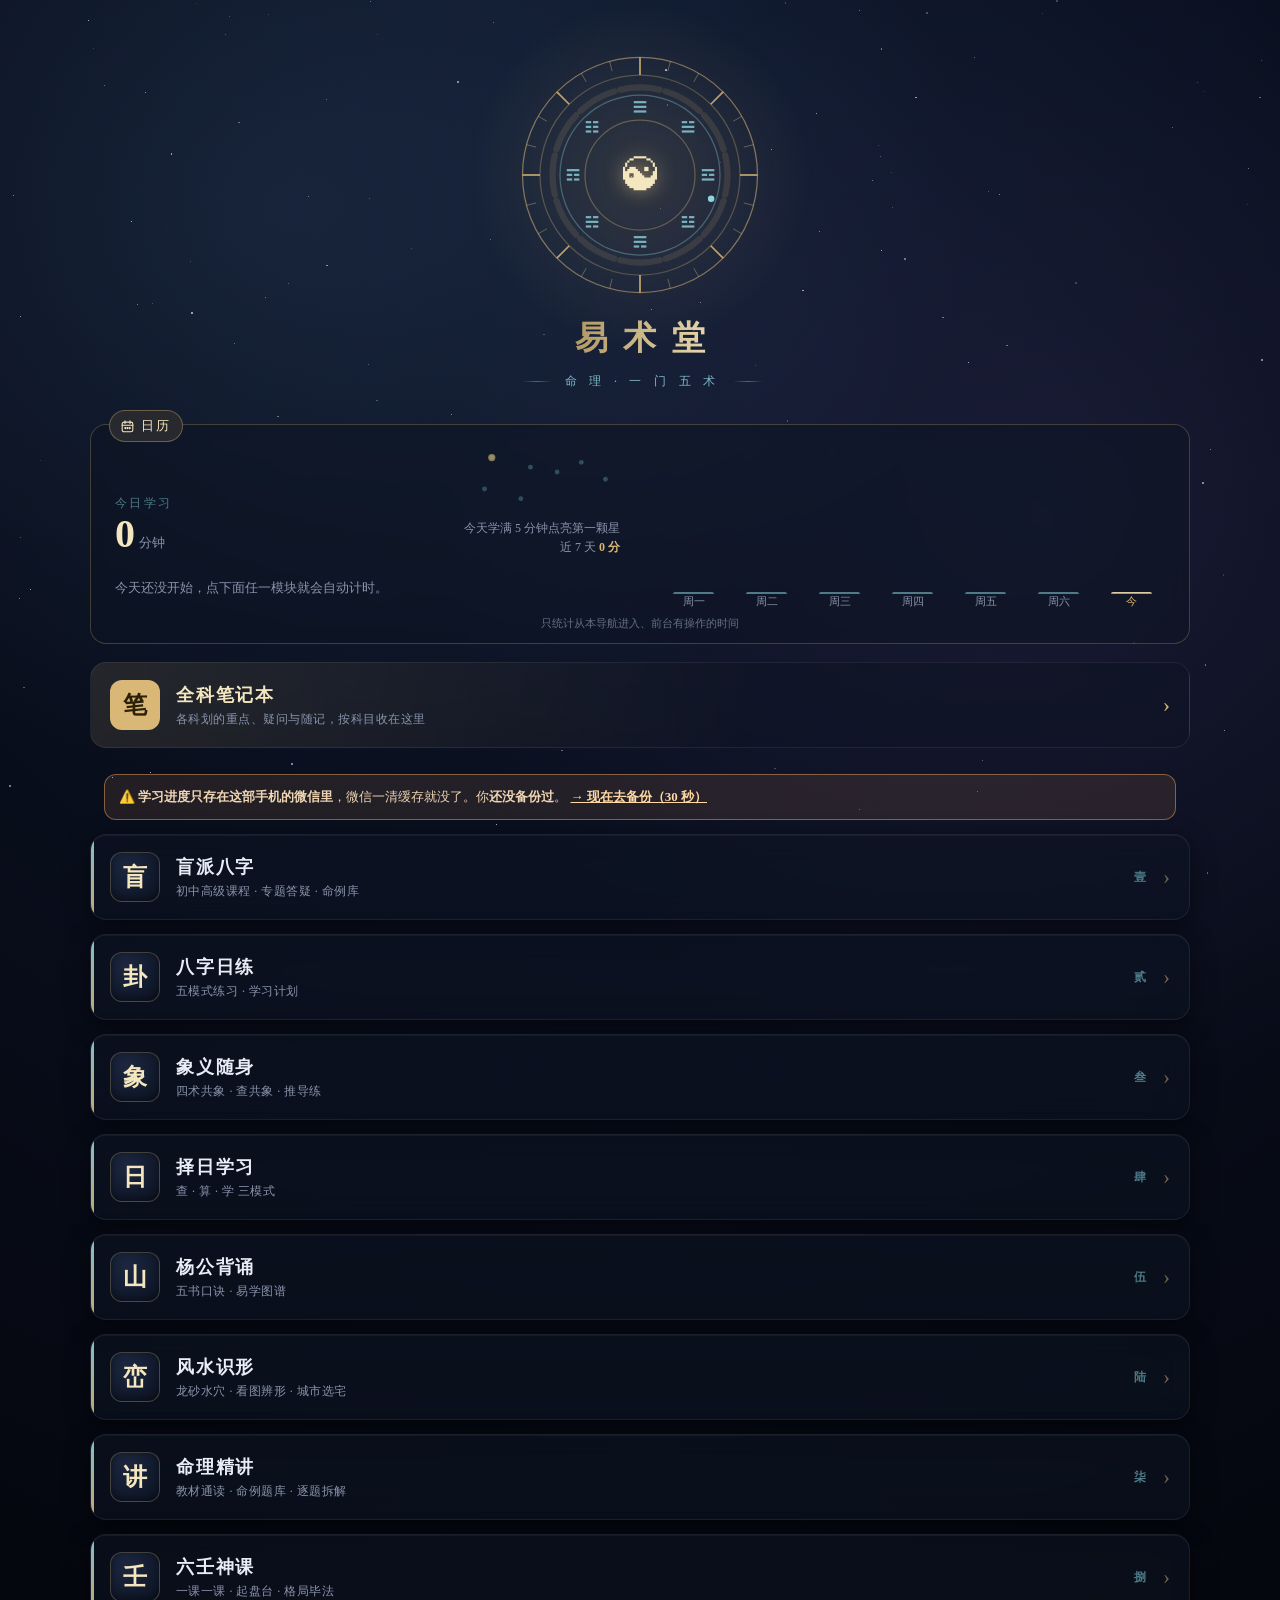
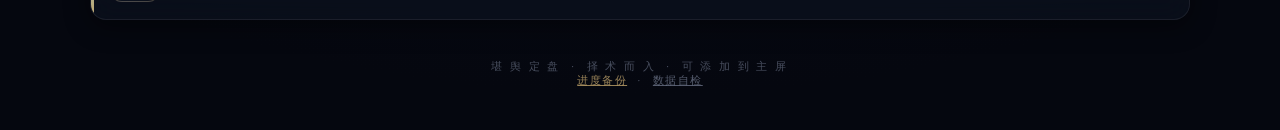
==== index.html @ 1d0c879d "日历按钮移到统计卡框线左上角 Co-Authored-By: Claude Sonnet 5.5 <noreply@anthropic.com>" ====
<!DOCTYPE html>
<html lang="zh-CN">
<head>
<meta charset="UTF-8">
<meta name="viewport" content="width=device-width, initial-scale=1.0, viewport-fit=cover">
<meta name="theme-color" content="#05070f">
<title>易术堂 · 六术学习导航</title>
<link rel="manifest" href="manifest.json">
<link rel="icon" href="icon192.png">
<!-- iOS 加桌图标与全屏 -->
<link rel="apple-touch-icon" href="icon180.png">
<meta name="apple-mobile-web-app-capable" content="yes">
<meta name="apple-mobile-web-app-status-bar-style" content="black-translucent">
<meta name="apple-mobile-web-app-title" content="易术堂">
<!-- 微信/社交分享卡片 -->
<meta property="og:type" content="website">
<meta property="og:title" content="易术堂 · 六术学习导航">
<meta property="og:description" content="八字日练 · 象义随身 · 六壬神课 · 择日学习 · 杨公背诵 · 风水识形，一个入口全部打开。">
<meta property="og:image" content="https://nevergiveup0618.github.io/all-project/og.png">
<meta property="og:url" content="https://nevergiveup0618.github.io/all-project/">
<meta name="description" content="八字日练 · 象义随身 · 六壬神课 · 择日学习 · 杨公背诵 · 风水识形，一个入口全部打开。">
<meta name="twitter:card" content="summary_large_image">
<meta name="twitter:title" content="易术堂 · 六术学习导航">
<meta name="twitter:image" content="https://nevergiveup0618.github.io/all-project/og.png">
<style>
  :root{
    --bg0:#05070f; --bg1:#0a1020;
    --gold:#d9b877; --gold-hi:#f4e6be; --gold-lo:#9a7d43;
    --cyan:#8fd3e0; --cyan-dim:#4d7b88;
    --ink:#e9edf8; --ink-dim:#8a94ac;
    --line:rgba(217,184,119,.26);
    --panel:rgba(14,20,36,.55);
  }
  *{box-sizing:border-box;-webkit-tap-highlight-color:transparent;}
  html,body{margin:0;padding:0;}
  body{
    min-height:100vh; position:relative; overflow-x:hidden;
    background:
      radial-gradient(90% 55% at 22% 12%, rgba(80,120,160,.16), transparent 60%),
      radial-gradient(80% 55% at 82% 30%, rgba(110,86,160,.14), transparent 60%),
      radial-gradient(120% 90% at 50% 8%, #101a30 0%, #0a1020 42%, var(--bg0) 100%);
    color:var(--ink);
    font-family:"Noto Serif SC","Songti SC","PingFang SC",serif;
    display:flex; flex-direction:column; align-items:center;
    padding:calc(env(safe-area-inset-top) + 44px) 22px calc(env(safe-area-inset-bottom) + 42px);
  }
  /* 星空层 */
  #stars,#stars2{position:fixed; inset:0; z-index:0; pointer-events:none;}
  .star{position:absolute; border-radius:50%; background:#dfe8ff;}
  @keyframes tw{0%,100%{opacity:.25}50%{opacity:1}}
  .wrap{position:relative; z-index:2; width:100%; display:flex; flex-direction:column; align-items:center;}

  /* 罗盘主视觉 */
  .hero{position:relative; width:210px; height:210px; margin:6px 0 6px; opacity:0; animation:fade 1s .1s ease forwards;}
  .compass{position:absolute; inset:0; color:var(--gold);}
  .compass.spin{animation:spin 120s linear infinite;}
  .compass.spin-r{animation:spin 90s linear infinite reverse;}
  @keyframes spin{to{transform:rotate(360deg);}}
  .core{
    position:absolute; inset:0; display:grid; place-items:center; flex-direction:column;
  }
  .core .tj{font-size:34px; color:var(--gold-hi); text-shadow:0 0 18px rgba(217,184,119,.6); line-height:1;}
  .glow{position:absolute; inset:-30% ; border-radius:50%;
    background:radial-gradient(circle, rgba(217,184,119,.14), transparent 62%); z-index:-1;}

  /* 标题 */
  .head{text-align:center; margin:10px 0 34px; opacity:0; animation:fade 1s .35s ease forwards;}
  h1{
    font-size:33px; letter-spacing:.46em; font-weight:700; margin:0 0 12px; padding-left:.46em;
    background:linear-gradient(100deg,var(--gold-lo),var(--gold-hi) 42%,#fff8e6 50%,var(--gold-hi) 58%,var(--gold-lo));
    background-size:220% 100%;
    -webkit-background-clip:text; background-clip:text; -webkit-text-fill-color:transparent;
    animation:sheen 7s ease-in-out infinite;
  }
  @keyframes sheen{0%,100%{background-position:0 0}50%{background-position:100% 0}}
  .sub{display:flex; align-items:center; justify-content:center; gap:13px;
    font-size:12px; letter-spacing:.4em; color:var(--cyan); opacity:.85; margin:0; padding-left:.4em;}
  .sub::before,.sub::after{content:""; width:30px; height:1px; background:linear-gradient(90deg,transparent,var(--cyan-dim),transparent);}

  /* 卡片 */
  .grid{width:100%; max-width:452px; display:flex; flex-direction:column; gap:14px;}
  .card{
    display:flex; align-items:center; gap:16px; padding:17px 19px;
    background:var(--panel);
    -webkit-backdrop-filter:blur(14px); backdrop-filter:blur(14px);
    border:1px solid rgba(255,255,255,.07); border-radius:16px;
    color:var(--ink); text-decoration:none; position:relative; overflow:hidden;
    box-shadow:0 6px 26px rgba(0,0,0,.45), inset 0 1px 0 rgba(255,255,255,.05);
    opacity:0; transform:translateY(16px); animation:rise .7s ease forwards;
    transition:transform .2s ease, border-color .25s, box-shadow .25s;
  }
  .card::before{content:""; position:absolute; left:0; top:0; bottom:0; width:3px;
    background:linear-gradient(var(--cyan),var(--gold)); opacity:.9;}
  .card:nth-child(1){animation-delay:.5s}.card:nth-child(2){animation-delay:.58s}
  .card:nth-child(3){animation-delay:.66s}.card:nth-child(4){animation-delay:.74s}
  .card:nth-child(5){animation-delay:.82s}.card:nth-child(6){animation-delay:.9s}
  .card:nth-child(7){animation-delay:.98s}
  .card:active{transform:scale(.985);}
  .card:hover{border-color:rgba(217,184,119,.5);
    box-shadow:0 12px 38px rgba(0,0,0,.55), 0 0 0 1px rgba(217,184,119,.14);
    transform:translateY(-2px);}
  .ic{
    flex:0 0 50px; height:50px; border-radius:12px; display:grid; place-items:center;
    font-size:24px; font-weight:600; color:var(--gold-hi);
    background:radial-gradient(circle at 32% 26%, #1c2740, #0c1322);
    border:1px solid var(--line);
    box-shadow:inset 0 -3px 8px rgba(0,0,0,.4);
  }
  .txt{flex:1; min-width:0;}
  .t-main{font-size:18px; font-weight:600; letter-spacing:.1em;}
  .t-sub{font-size:12px; color:var(--ink-dim); margin-top:4px; letter-spacing:.04em;}
  .no{font:600 12px/1 "PingFang SC",sans-serif; color:var(--cyan-dim); letter-spacing:.1em; flex:0 0 auto;}
  .arrow{color:var(--gold); font-size:21px; opacity:.5; flex:0 0 auto; transition:transform .2s,opacity .2s;}
  .card:hover .arrow{opacity:1; transform:translateX(3px);}

  /* 学习看板徽标 */
  .badge{
    display:none; margin-top:6px; font:500 11.5px/1.5 "PingFang SC",sans-serif;
    color:#8fd3e0; letter-spacing:.03em;
  }
  .badge.on{display:block;}
  .badge b{color:var(--gold-hi); font-weight:600;}
  /* 继续上次 */
  .cont{
    display:none; align-items:center; gap:8px; margin:-16px 0 26px;
    padding:9px 16px 9px 13px; border-radius:22px; text-decoration:none;
    background:rgba(217,184,119,.1); border:1px solid rgba(217,184,119,.32);
    color:var(--gold-hi); font-size:13px; letter-spacing:.06em;
    opacity:0; animation:fade .8s .45s ease forwards;
  }
  .cont.on{display:inline-flex;}
  .cont:active{background:rgba(217,184,119,.2);}
  .cont .k{font-size:11px; color:var(--ink-dim); letter-spacing:.1em;}
  .foot{margin-top:40px; font-size:10.5px; letter-spacing:.24em; color:rgba(138,148,172,.5); text-align:center;
    opacity:0; animation:fade 1s 1s ease forwards;}
  @keyframes fade{to{opacity:1;}}
  @keyframes rise{to{opacity:1; transform:none;}}
  @media (prefers-reduced-motion:reduce){*{animation:none!important;} .hero,.head,.card,.foot{opacity:1;transform:none;}}
  @media (min-width:600px){ .grid{max-width:540px;} .hero{width:240px;height:240px;} }
  /* ⭐ 宽屏拉开（2026-08-11 修正）：布局不变（仍是单列卡片），
     只放开容器宽度让卡片横向拉长。
     ⚠️ 初版改成了 2/3 列网格，用户反馈「整体布局都变了」，已撤销。 */
  @media (min-width:860px){
    .grid{max-width:1100px;}
    .hero{width:250px; height:250px;}
  }
  @media (min-width:1400px){
    .grid{max-width:1500px;}
  }

  /* 今日学习时长 */
  .nbk{display:flex;align-items:center;gap:14px;margin:0 auto 16px;width:100%;max-width:452px;padding:17px 19px;gap:16px;border:1px solid rgba(255,255,255,.07);border-radius:16px;background:linear-gradient(100deg,rgba(217,184,119,.13),rgba(14,20,36,.55) 60%);text-decoration:none;color:var(--ink);-webkit-backdrop-filter:blur(8px);backdrop-filter:blur(8px)}
  .nbk:active{transform:scale(.985)}
  .nbk .ic2{flex:0 0 50px;height:50px;border-radius:12px;display:grid;place-items:center;background:var(--gold);color:#2a2108;font-size:24px;font-weight:600}
  @media (min-width:600px){.nbk{max-width:540px}}
  @media (min-width:860px){.nbk{max-width:1100px}}
  @media (min-width:1400px){.nbk{max-width:1500px}}
  .nbk .t1{font-size:18px;font-weight:600;letter-spacing:.1em;color:var(--gold-hi)}.nbk .t2{font-size:12px;color:var(--ink-dim);margin-top:4px;letter-spacing:.04em}
  .nbk .t2 b{color:var(--gold);font-weight:600}.nbk .ar{margin-left:auto;color:var(--gold);font-size:22px}
  .tm{margin:0 auto 18px;width:100%;max-width:540px;padding:14px 16px 10px;border:1px solid var(--line);border-radius:16px;background:var(--panel);backdrop-filter:blur(8px);-webkit-backdrop-filter:blur(8px)}
  .tm-top{display:flex;justify-content:space-between;align-items:flex-end;gap:12px}
  .tm-k{display:block;font-size:12px;letter-spacing:.2em;color:var(--cyan-dim)}
  .tm-big b{font-size:40px;line-height:1.1;font-weight:700;color:var(--gold-hi);font-family:"Noto Serif SC",Songti SC,serif;margin-right:4px}
  .tm-u{font-size:13px;color:var(--ink-dim)}
  .tm-side{display:flex;flex-direction:column;align-items:flex-end;gap:2px;font-size:12px;color:var(--ink-dim)}
  .tm-side b{color:var(--gold)}
  .tm-bars{margin:10px 0 4px}
  .tm-row{display:flex;align-items:center;gap:8px;margin:5px 0;font-size:12.5px;color:var(--ink)}
  .tm-row .nm{flex:0 0 4.6em;color:var(--ink-dim)}
  .tm-row .bar{flex:1;height:7px;border-radius:4px;background:rgba(255,255,255,.07);overflow:hidden}
  .tm-row .bar i{display:block;height:100%;border-radius:4px;background:linear-gradient(90deg,var(--gold-lo),var(--gold-hi))}
  .tm-row .mn{flex:0 0 3.4em;text-align:right;color:var(--gold)}
  .tm-empty{margin:8px 0;font-size:12.5px;color:var(--ink-dim)}
  .tm-week{display:grid;grid-template-columns:repeat(7,1fr);gap:6px;align-items:end;margin-top:10px;padding-top:10px;border-top:1px dashed var(--line)}
  .tm-day{text-align:center;font-size:11px;color:var(--ink-dim)}
  .tm-day .col{height:44px;display:flex;align-items:flex-end;justify-content:center}
  .tm-day .col i{display:block;width:60%;min-height:2px;border-radius:3px 3px 0 0;background:var(--cyan-dim)}
  .tm-day.today .col i{background:linear-gradient(180deg,var(--gold-hi),var(--gold-lo))}
  .tm-day .v{display:block;height:14px;line-height:14px;color:var(--ink)}
  .tm-day.today{color:var(--gold)}
  .tm-note{margin-top:8px;font-size:10.5px;color:var(--ink-dim);opacity:.7;text-align:center}
  .tm-peak{margin:6px 0 0;font-size:12px;color:var(--cyan)}
  .tm-peak b{color:var(--gold-hi);font-weight:600}
  #tm-dipper{display:block;overflow:visible}
  #tm-dipper .st{transition:opacity .3s}
  #tm-dipper .pulse{animation:dp 1.8s ease-in-out infinite;transform-box:fill-box;transform-origin:center}
  @keyframes dp{0%,100%{opacity:.9;transform:scale(1)}50%{opacity:.3;transform:scale(2.2)}}
  #ring-time path{transition:opacity .4s}
  #ring-time .now{animation:dp 2s ease-in-out infinite;transform-box:fill-box;transform-origin:center}


  /* 学习日历 */
  .tm{position:relative}
  .cal-btn{position:absolute;top:-15px;left:18px;display:inline-flex;align-items:center;gap:6px;padding:6px 12px 6px 10px;border-radius:16px;border:1px solid rgba(217,184,119,.38);background:linear-gradient(rgba(217,184,119,.14),rgba(217,184,119,.14)),#0b1222;color:var(--gold-hi);font:500 12.5px/1 inherit;font-family:inherit;letter-spacing:.12em;cursor:pointer;z-index:2}
  .cal-btn:active{background:rgba(217,184,119,.22)}
  .cal-btn svg{width:15px;height:15px}
  .cal-mask{position:fixed;inset:0;z-index:50;background:rgba(3,6,14,.72);-webkit-backdrop-filter:blur(6px);backdrop-filter:blur(6px);display:none;align-items:center;justify-content:center;padding:16px}
  .cal-mask.on{display:flex}
  .cal{width:100%;max-width:440px;max-height:92vh;overflow:auto;border-radius:20px;border:1px solid rgba(217,184,119,.3);background:linear-gradient(160deg,#121b30,#0a1020);box-shadow:0 20px 60px rgba(0,0,0,.6);padding:16px 16px 14px;color:var(--ink)}
  .cal-h{display:flex;align-items:center;justify-content:space-between;gap:8px;margin-bottom:10px}
  .cal-h .ttl{font-size:19px;letter-spacing:.14em;color:var(--gold-hi);font-weight:600}
  .cal-nav{width:34px;height:34px;border-radius:50%;border:1px solid var(--line);background:rgba(255,255,255,.04);color:var(--gold);font-size:18px;cursor:pointer;display:grid;place-items:center;padding:0}
  .cal-nav:disabled{opacity:.25;cursor:default}
  .cal-x{margin-left:auto;background:none;border:0;color:var(--ink-dim);font-size:13px;cursor:pointer;letter-spacing:.1em}
  .cal-sum{display:grid;grid-template-columns:repeat(4,1fr);gap:8px;margin:4px 0 12px}
  .cal-sum div{text-align:center;padding:8px 2px;border-radius:12px;background:rgba(255,255,255,.04);border:1px solid rgba(255,255,255,.06)}
  .cal-sum b{display:block;font-size:17px;color:var(--gold-hi);font-weight:700;line-height:1.2}
  .cal-sum span{font-size:11px;color:var(--ink-dim);letter-spacing:.06em}
  .cal-w,.cal-g{display:grid;grid-template-columns:repeat(7,1fr);gap:5px}
  .cal-w span{text-align:center;font-size:11.5px;color:var(--cyan-dim);padding:2px 0 4px}
  .cal-d{position:relative;aspect-ratio:1/1.08;border-radius:10px;border:1px solid rgba(255,255,255,.05);background:rgba(255,255,255,.025);display:flex;flex-direction:column;align-items:center;justify-content:center;gap:1px;cursor:pointer;color:var(--ink-dim);font-size:11px;padding:0;font-family:inherit}
  .cal-d i{font-style:normal;font-size:12px;color:var(--ink-dim);line-height:1}
  .cal-d em{font-style:normal;font-size:11.5px;font-weight:600;color:var(--gold-hi);line-height:1.1;min-height:13px}
  .cal-d.e{visibility:hidden}
  .cal-d.l1{background:rgba(217,184,119,.14);border-color:rgba(217,184,119,.2)}
  .cal-d.l2{background:rgba(217,184,119,.30);border-color:rgba(217,184,119,.35)}
  .cal-d.l3{background:rgba(217,184,119,.50);border-color:rgba(217,184,119,.55)}.cal-d.l3 i,.cal-d.l3 em{color:#1d1606}
  .cal-d.l4{background:linear-gradient(160deg,var(--gold-hi),var(--gold));border-color:var(--gold-hi)}.cal-d.l4 i,.cal-d.l4 em{color:#1d1606}
  .cal-d.today{box-shadow:0 0 0 1.5px var(--cyan)}
  .cal-d.sel{outline:2px solid var(--gold-hi);outline-offset:1px}
  .cal-d.fut{opacity:.35;cursor:default}
  .cal-lg{display:flex;align-items:center;justify-content:center;gap:5px;margin:10px 0 2px;font-size:11px;color:var(--ink-dim)}
  .cal-lg u{display:inline-block;width:14px;height:14px;border-radius:4px;text-decoration:none}
  .cal-det{margin-top:10px;padding:10px 12px;border-radius:12px;background:rgba(255,255,255,.04);border:1px dashed var(--line);font-size:13px;min-height:44px}
  .cal-det .dt{color:var(--gold-hi);font-weight:600;margin-bottom:6px;letter-spacing:.06em}
  .cal-det .tm-row{margin:4px 0}
  .cal-note{font-size:10.5px;color:var(--ink-dim);opacity:.7;text-align:center;margin-top:8px}

  /* 今日学习卡：跟卡片列同宽；宽屏分两栏（左：时长/分条，右：近 7 天柱图），布局不变只是不再留大片空白 */
  @media (min-width:860px){
    .tm{max-width:1100px;display:grid;grid-template-columns:minmax(0,1fr) minmax(0,1fr);grid-template-areas:"top week" "peak week" "bars week" "note note";column-gap:40px;padding:18px 24px 12px}
    .tm-top{grid-area:top}.tm-peak{grid-area:peak}.tm-bars{grid-area:bars}.tm-week{grid-area:week;margin-top:0;padding-top:0;border-top:0;align-self:stretch;grid-template-columns:repeat(7,1fr)}
    .tm-day .col{height:110px}
    .tm-note{grid-area:note}
    #tm-dipper{width:150px;height:75px}
  }
  @media (min-width:1400px){ .tm{max-width:1500px} }
</style>
</head>
<body>
  <div id="stars"></div>
  <div id="stars2"></div>

  <div class="wrap">
    <div class="hero">
      <div class="glow"></div>
      <svg class="compass spin" id="ring-out" viewBox="0 0 200 200" fill="none"></svg>
      <svg class="compass spin-r" id="ring-in" viewBox="0 0 200 200" fill="none"></svg>
      <svg class="compass" id="ring-time" viewBox="0 0 200 200" fill="none" aria-label="今日各时辰学习时长"></svg>
      <div class="core"><div class="tj">&#9775;</div></div>
    </div>

    <div class="head">
      <h1>易术堂</h1>
      <p class="sub">命 理 · 一 门 五 术</p>
    </div>

    <a class="cont" id="cont" href="#"><span class="k">继续</span><span id="cont-name"></span> &#8250;</a>

    <section class="tm" id="tm" aria-label="今日学习时长">
      <button class="cal-btn" id="cal-open" type="button" aria-label="打开学习日历"><svg viewBox="0 0 24 24" fill="none" stroke="currentColor" stroke-width="1.7" stroke-linecap="round" stroke-linejoin="round"><rect x="3.5" y="5" width="17" height="15.5" rx="3"/><path d="M3.5 10h17M8 3v4M16 3v4"/><circle cx="8.5" cy="14.5" r=".9" fill="currentColor"/><circle cx="12" cy="14.5" r=".9" fill="currentColor"/><circle cx="15.5" cy="14.5" r=".9" fill="currentColor"/></svg>日历</button>
      <div class="tm-top">
        <div class="tm-big"><span class="tm-k">今日学习</span><b id="tm-today">0</b><span class="tm-u" id="tm-unit">分钟</span></div>
        <div class="tm-side"><svg id="tm-dipper" viewBox="0 0 124 62" width="124" height="62" aria-label="北斗连星"></svg><span id="tm-streak"></span><span id="tm-week-total"></span></div>
      </div>
      <div class="tm-peak" id="tm-peak"></div>
      <div class="tm-bars" id="tm-bars"></div>
      <div class="tm-week" id="tm-week"></div>
      <div class="tm-note">只统计从本导航进入、前台有操作的时间</div>
    </section>

    <a class="nbk" href="notebook.html" id="nbk"><div class="ic2">笔</div><div><div class="t1">全科笔记本</div><div class="t2" id="nbk-sub">各科划的重点、疑问与随记，按科目收在这里</div></div><span class="ar">&#8250;</span></a>

    <main class="grid" id="grid">
<div id="ygBar" style="display:none;margin:10px 14px 0;padding:11px 14px;border:1px solid rgba(217,150,90,.55);background:rgba(217,150,90,.12);border-radius:12px;color:#f0d6b4;font-size:13px;line-height:1.7"></div>

      <a class="card" data-app="mangpai" href="view.html?app=mangpai">
        <div class="ic">盲</div>
        <div class="txt"><div class="t-main">盲派八字</div><div class="t-sub">初中高级课程 · 专题答疑 · 命例库</div>
          <div class="badge"></div></div>
        <span class="no">壹</span><span class="arrow">&#8250;</span>
      </a>
      <a class="card" data-app="bazi" href="view.html?app=bazi">
        <div class="ic">卦</div>
        <div class="txt"><div class="t-main">八字日练</div><div class="t-sub">五模式练习 · 学习计划</div>
          <div class="badge"></div></div>
        <span class="no">贰</span><span class="arrow">&#8250;</span>
      </a>
      <a class="card" data-app="xiangfa" href="view.html?app=xiangfa">
        <div class="ic">象</div>
        <div class="txt"><div class="t-main">象义随身</div><div class="t-sub">四术共象 · 查共象 · 推导练</div>
          <div class="badge"></div></div>
        <span class="no">叁</span><span class="arrow">&#8250;</span>
      </a>
      <a class="card" data-app="zeri" href="view.html?app=zeri">
        <div class="ic">日</div>
        <div class="txt"><div class="t-main">择日学习</div><div class="t-sub">查 · 算 · 学 三模式</div>
          <div class="badge"></div></div>
        <span class="no">肆</span><span class="arrow">&#8250;</span>
      </a>
      <a class="card" data-app="yangong" href="view.html?app=yangong">
        <div class="ic">山</div>
        <div class="txt"><div class="t-main">杨公背诵</div><div class="t-sub">五书口诀 · 易学图谱</div>
          <div class="badge"></div></div>
        <span class="no">伍</span><span class="arrow">&#8250;</span>
      </a>
      <a class="card" data-app="fengshui" href="view.html?app=fengshui">
        <div class="ic">峦</div>
        <div class="txt"><div class="t-main">风水识形</div><div class="t-sub">龙砂水穴 · 看图辨形 · 城市选宅</div>
          <div class="badge"></div></div>
        <span class="no">陆</span><span class="arrow">&#8250;</span>
      </a>
      <a class="card" data-app="jingjiang" href="view.html?app=jingjiang">
        <div class="ic">讲</div>
        <div class="txt"><div class="t-main">命理精讲</div><div class="t-sub">教材通读 · 命例题库 · 逐题拆解</div>
          <div class="badge"></div></div>
        <span class="no">柒</span><span class="arrow">&#8250;</span>
      </a>
      <a class="card" data-app="lrcourse" href="view.html?app=lrcourse">
        <div class="ic">壬</div>
        <div class="txt"><div class="t-main">六壬神课</div><div class="t-sub">一课一课 · 起盘台 · 格局毕法</div>
          <div class="badge"></div></div>
        <span class="no">捌</span><span class="arrow">&#8250;</span>
      </a>
    </main>

    <div class="foot">堪 舆 定 盘 &nbsp;·&nbsp; 择 术 而 入 &nbsp;·&nbsp; 可 添 加 到 主 屏<br>
      <a href="backup.html" style="color:rgba(217,184,119,.7);letter-spacing:.14em">进度备份</a>
      &nbsp;·&nbsp;
      <a href="check.html" style="color:rgba(138,148,172,.6);letter-spacing:.14em">数据自检</a>
    </div>
  </div>

<script>
// —— 星空 ——
(function(){
  function field(el,n,maxr,tw){
    var h="";
    for(var i=0;i<n;i++){
      var s=(Math.random()*maxr+0.4).toFixed(2);
      var x=(Math.random()*100).toFixed(2), y=(Math.random()*100).toFixed(2);
      var o=(Math.random()*0.6+0.2).toFixed(2);
      var t=tw?(" animation:tw "+(Math.random()*4+2.5).toFixed(1)+"s ease-in-out "+(Math.random()*4).toFixed(1)+"s infinite;"):"";
      h+='<span class="star" style="width:'+s+'px;height:'+s+'px;left:'+x+'%;top:'+y+'%;opacity:'+o+';'+t+'"></span>';
    }
    el.innerHTML=h;
  }
  field(document.getElementById('stars'),90,1.6,true);
  field(document.getElementById('stars2'),50,1.0,false);
})();

// —— 罗盘 ——
(function(){
  var NS="http://www.w3.org/2000/svg", C=100;
  function pt(cx,cy,r,deg){var a=(deg-90)*Math.PI/180;return[cx+r*Math.cos(a),cy+r*Math.sin(a)];}
  // 外环:24山刻度 + 双圈
  var out='';
  out+='<circle cx="100" cy="100" r="94" stroke="currentColor" stroke-opacity=".55" stroke-width="1"/>';
  out+='<circle cx="100" cy="100" r="80" stroke="currentColor" stroke-opacity=".3" stroke-width="1"/>';
  for(var i=0;i<24;i++){
    var deg=i*15, major=(i%3===0);
    var r1=94, r2=major?80:86;
    var a=(deg-90)*Math.PI/180;
    out+='<line x1="'+(100+r1*Math.cos(a)).toFixed(1)+'" y1="'+(100+r1*Math.sin(a)).toFixed(1)+'" x2="'+(100+r2*Math.cos(a)).toFixed(1)+'" y2="'+(100+r2*Math.sin(a)).toFixed(1)+'" stroke="currentColor" stroke-opacity="'+(major?'.85':'.4')+'" stroke-width="'+(major?1.4:0.8)+'"/>';
  }
  document.getElementById('ring-out').innerHTML=out;
  // 内环:八卦 + 圈
  var trig=['☰','☱','☲','☳','☴','☵','☶','☷'];
  var inn='';
  inn+='<circle cx="100" cy="100" r="64" stroke="#8fd3e0" stroke-opacity=".35" stroke-width="1"/>';
  inn+='<circle cx="100" cy="100" r="44" stroke="currentColor" stroke-opacity=".35" stroke-width="1"/>';
  for(var k=0;k<8;k++){
    var d=k*45, a2=(d-90)*Math.PI/180, rr=54;
    var x=(100+rr*Math.cos(a2)), y=(100+rr*Math.sin(a2));
    inn+='<text x="'+x.toFixed(1)+'" y="'+y.toFixed(1)+'" fill="#8fd3e0" fill-opacity=".8" font-size="11" text-anchor="middle" dominant-baseline="central">'+trig[k]+'</text>';
  }
  document.getElementById('ring-in').innerHTML=inn;
})();

// —— 学习看板 + 继续上次 + 按使用频率排序 ——
// 同域共享 localStorage,直接读各App的真实存储键
(function(){
  var NAMES={bazi:'八字日练',xiangfa:'象义随身',zeri:'择日学习',yangong:'杨公背诵',fengshui:'风水识形',jingjiang:'命理精讲',lrcourse:'六壬神课',mangpai:'盲派八字'};
  function J(k,d){try{var v=localStorage.getItem(k);return v?JSON.parse(v):d;}catch(e){return d;}}
  function today(){var d=new Date();return d.getFullYear()+'-'+String(d.getMonth()+1).padStart(2,'0')+'-'+String(d.getDate()).padStart(2,'0');}

  var STAT={
    // bazi_cat_stats: {类目:{a:答题数, e:错数}}  ——与 updateCatStats() 一致
    bazi:function(){
      var s=J('bazi_cat_stats',{}),a=0,e=0;
      for(var k in s){ var v=s[k]||{}; a+=+v.a||0; e+=+v.e||0; }
      var d=J('bazi',{}),tc=+d.totalCorrect||0,ds=+d.dayStreak||0;   // 与App首页同源：连续打卡=dayStreak，累计对题=totalCorrect
      return (a||tc) ? '连续打卡 <b>'+ds+'</b> 天 · 累计对题 <b>'+tc+'</b>'+(a?' · 综合正确率 <b>'+Math.round((a-e)/a*100)+'%</b>':'') : null;
    },
    // ⚠️ 六壬神课(liuren-game) 2026-10-22 退役并入六壬课程，卡片与看板已撤（旧 lr_* 数据仍在，备份页照常认）
    // zeri_wrong_v1: 错题Set; zeri_streak_v1: {last,days}
    // 注意:择日的日期格式不补零(2026-7-13);days是存量,断签不会清零 → 需自行判定是否仍连续
    zeri:function(){
      var w=J('zeri_wrong_v1',[]),st=J('zeri_streak_v1',{}),p=[];
      if(Array.isArray(w)&&w.length) p.push('错题 <b>'+w.length+'</b>');
      function ds(t){ return t.getFullYear()+'-'+(t.getMonth()+1)+'-'+t.getDate(); }
      var td=ds(new Date()), yd=ds(new Date(Date.now()-864e5));
      if(st && +st.days>0 && (st.last===td || st.last===yd)) p.push('连续 <b>'+st.days+'</b> 天');
      return p.length ? p.join(' · ') : null;
    },
    // yangpu: {书:{date, seen, known}} ——与App一致:今日已背=seen,记住=known(日期为ISO)
    yangong:function(){
      var s=J('yangpu',{}),t=today(),seen=0,known=0;
      for(var k in s){ var v=s[k]||{}; if(v && v.date===t){ seen+=+v.seen||0; known+=+v.known||0; } }
      return seen ? '今日已背 <b>'+seen+'</b> · 记住 <b>'+known+'</b>' : null;
    },
    // 命理精讲(bazi-course):bazi_course_read {文档id:阅读百分比} / bazi_course_seen {题号:时间戳}
    // ⚠️ read 里教材(c1..c16)与笔记(n1..n14)混在一起,数"章"只能取 c 开头的;≥90 才算读完
    // ⚠️ 该App刻意不做SRS/自评,没有正确率可显示——别再去读 srs / tag_stats,那两个键已废弃
    // ⚠️ 分母别再写死:那套内容一直在加(用户新问一题就多一篇笔记/多一道命例)。
    //    该App启动时会把真实总量写进 bazi_course_counts,这里读它;
    //    没打开过该App时(读不到)退回当前已知的数,只是显示,不影响功能。
    jingjiang:function(){
      var r=J('bazi_course_read',{}),ch=0,nt=0;
      for(var k in r){
        if((+r[k]||0)<90) continue;
        if(k.charAt(0)==='c') ch++; else if(k.charAt(0)==='n') nt++;
      }
      var seen=Object.keys(J('bazi_course_seen',{})).length;
      var c=J('bazi_course_counts',{});
      var nCh=+c.course||16, nNt=+c.notes||15, nQz=+c.quiz||334;   // 仅在没打开过该App时用；真实值由App写入 bazi_course_counts
      var p=[];
      if(ch) p.push('读完 <b>'+ch+'</b>/'+nCh+' 章');
      if(nt) p.push('笔记 <b>'+nt+'</b>/'+nNt+' 篇');
      if(seen) p.push('命例 <b>'+seen+'</b>/'+nQz+' 题');
      return p.length ? p.join(' · ') : null;
    },
    // 六壬课程(liuren-course):liuren_course_read {课id:阅读百分比} ≥90 算读完
    // ⚠️ 分母读 liuren_course_counts.lesson(已写成的课数)——这套教材 25 课在陆续写,
    //    写死 3 过两周就不对了;没打开过该App时才退回当前已知的数,只是显示,不影响功能。
    lrcourse:function(){
      var r=J('liuren_course_read',{}),done=0;
      for(var k in r){ if((+r[k]||0)>=90) done++; }
      var c=J('liuren_course_counts',{});
      var n=+c.lesson||3, all=+c.planned||25;
      var p=[];
      if(done) p.push('读完 <b>'+done+'</b>/'+n+' 课');
      return p.length ? p.join(' · ') : null;
    },
    // 风水识形(fengshui):guanshan_read {条目key:1} 已读; guanshan_srs {知识点id:{reviews}} 复习记录
    // ⚠️ 这一条 2026-08-24 才补——此前 STAT 里根本没有 fengshui,风水卡的进度从来就没显示过,
    //    不是数据丢了。NAMES 里有它、STAT 里没有,加卡片时漏掉的。
    fengshui:function(){
      var rd=J('guanshan_read',{}),srs=J('guanshan_srs',{}),p=[];
      var n=0; for(var k in rd){ if(rd[k]) n++; }
      var m=Object.keys(srs).length;
      if(n) p.push('读完 <b>'+n+'</b> 篇');
      if(m) p.push('知识点 <b>'+m+'</b> 条');
      return p.length ? p.join(' · ') : null;
    },
    // 盲派八字(mangpai-course):mp_course_read {id:百分比} / mp_course_seen；分母读 mp_course_counts
    mangpai:function(){
      var r=J('mp_course_read',{}),ch=0,nt=0;
      for(var k in r){ if((+r[k]||0)<90) continue; if(k.charAt(0)==='c') ch++; else if(k.charAt(0)==='n') nt++; }
      var seen=Object.keys(J('mp_course_seen',{})).length, c=J('mp_course_counts',{}), p=[];
      if(ch) p.push('读完 <b>'+ch+'</b>/'+(+c.course||68)+' 讲');
      if(nt) p.push('专题 <b>'+nt+'</b>/'+(+c.notes||17)+' 篇');
      if(seen) p.push('命例 <b>'+seen+'</b>/'+(+c.quiz||791)+' 题');
      return p.length ? p.join(' · ') : null;
    },
    // 象义:键名动态(前缀 bazi_xiangyi_mobile_v2__),只能确认有无记录
    xiangfa:function(){
      var pre='bazi_xiangyi_mobile_v2__',c=0;
      try{ for(var i=0;i<localStorage.length;i++){ if((localStorage.key(i)||'').indexOf(pre)===0) c++; } }
      catch(e){ return null; }
      return c ? '已有学习记录' : null;
    }
  };

  var cards=[].slice.call(document.querySelectorAll('.card'));
  cards.forEach(function(c){
    var appKey=c.getAttribute('data-app'),f=STAT[appKey]; if(!f) return;
    // ⚠️ 2026-08-24 修：原来是「缓存优先」——App 用 postMessage 汇报的文本一旦存进
    //    yst_stat_*，看板就再也不实时算了。而有的 App 在数据还没读出来时会汇报
    //    「尚未开始练习」，那句话就被永久钉住，之后练多少都显示它，看着就像进度没了。
    //    正确的优先级：**先实时算**（同域直接读得到，永远准确），
    //    算不出来（App 换了存储键、或数据存在别处）才退回缓存。
    var t=null,cached=J('yst_stat_'+appKey,null);
    try{ t=f(); }catch(e){ t=null; }
    if(!t && cached && cached.text && !/^(尚未|暂无|还没)/.test(cached.text)) t=cached.text;
    if(t){ var b=c.querySelector('.badge'); b.innerHTML=t; b.className='badge on'; }
  });

  // ⭐ 卡片顺序固定，按 html 里的壹贰叁…原样排，不再动。
  //    2026-08-23 按用户要求去掉"按使用频率重排"：
  //    ① 位置本身就是记忆——常用的那个在第几行第几个，手指是记得住的，重排等于每次都要重找；
  //    ② 卡片上印着壹贰叁肆伍陆柒捌，一重排序号就乱了，看着更怪。
  //    ⚠️ 别再"优化"成动态排序（tests_nav.js 有断言锁着）。
  //    wst_usage 仍由 view.html 照常统计，只是不再拿它排序。

  // 继续上次
  var last=null; try{ last=localStorage.getItem('wst_last'); }catch(e){}
  if(last && NAMES[last]){
    var el=document.getElementById('cont');
    document.getElementById('cont-name').textContent=NAMES[last];
    el.href='view.html?app='+last;
    el.className='cont on';
  }
})();


// —— 今日学习时长（读 view.html 记的 wst_time）——
(function(){
  var NM={}; [].forEach.call(document.querySelectorAll('.card[data-app]'),function(c){var m=c.querySelector('.t-main'); if(m) NM[c.getAttribute('data-app')]=m.textContent.trim();});   // 名字取自卡片，不另写一份
  function ymd(d){return d.getFullYear()+'-'+String(d.getMonth()+1).padStart(2,'0')+'-'+String(d.getDate()).padStart(2,'0');}
  function fmt(sec){var m=Math.floor(sec/60);return m>=60?Math.floor(m/60)+' 时 '+(m%60)+' 分':m+' 分';}
  function render(){
    var t={}; try{t=JSON.parse(localStorage.getItem('wst_time')||'{}')||{};}catch(e){}
    var now=new Date(), tk=ymd(now), td=t[tk]||{}, tot=0, k;
    for(k in td) tot+=+td[k]||0;
    var min=Math.floor(tot/60);
    var big=document.getElementById('tm-today'), unit=document.getElementById('tm-unit');
    if(min>=60){big.textContent=Math.floor(min/60)+':'+String(min%60).padStart(2,'0');unit.textContent='小时';}
    else if(tot>0&&min<1){big.textContent='<1';unit.textContent='分钟';}
    else {big.textContent=min;unit.textContent='分钟';}
    var rows=Object.keys(td).filter(function(a){return NM[a]&&td[a]>0;}).sort(function(a,b){return td[b]-td[a];});
    var mx=rows.length?td[rows[0]]:1, bars=document.getElementById('tm-bars');
    bars.innerHTML=rows.length?rows.map(function(a){
      return '<div class="tm-row"><span class="nm">'+NM[a]+'</span><span class="bar"><i style="width:'+Math.max(4,Math.round(td[a]/mx*100))+'%"></i></span><span class="mn">'+(td[a]<60?'<1 分':fmt(td[a]))+'</span></div>';
    }).join(''):'<div class="tm-empty">今天还没开始，点下面任一模块就会自动计时。</div>';
    // 近 7 天
    var days=[],wk=0,i,d,s,names='日一二三四五六',max=1;
    for(i=6;i>=0;i--){d=new Date(now.getFullYear(),now.getMonth(),now.getDate()-i);var o=t[ymd(d)]||{};s=0;for(k in o)s+=+o[k]||0;days.push({d:d,s:s});if(s>max)max=s;wk+=s;}
    document.getElementById('tm-week').innerHTML=days.map(function(x,j){
      var m=Math.round(x.s/60);
      return '<div class="tm-day'+(j===6?' today':'')+'"><span class="v">'+(x.s?m:'')+'</span><div class="col"><i style="height:'+Math.round(x.s/max*100)+'%"></i></div>'+(j===6?'今':'周'+names[x.d.getDay()])+'</div>';
    }).join('');
    document.getElementById('tm-week-total').innerHTML='近 7 天 <b>'+fmt(wk)+'</b>';
    // 连续天数：每天累计 ≥5 分钟算学了；今天还没到 5 分钟不断（从昨天往前数）
    var streak=0,all=t;
    for(i=0;i<90;i++){d=new Date(now.getFullYear(),now.getMonth(),now.getDate()-i);var oo=all[ymd(d)]||{};s=0;for(k in oo)s+=+oo[k]||0;
      if(s>=300)streak++; else if(i===0)continue; else break;}
    var sl=document.getElementById('tm-streak');
    var ZC='子丑寅卯辰巳午未申酉戌亥';
    drawDipper(streak, tot);
    sl.innerHTML=streak>=7?'北斗已成 · 连续 <b>'+streak+'</b> 天':(streak?'连续 <b>'+streak+'</b> 天':'今天学满 5 分钟点亮第一颗星');
    if(streak<7 && tot<300 && (streak||tot)) sl.innerHTML+=' · 再学 <b>'+Math.ceil((300-tot)/60)+'</b> 分钟点亮第 '+(streak+1)+' 颗';
    else if(streak<7 && tot<300 && !streak) {}
    // 时辰环
    var hr={}; try{hr=(JSON.parse(localStorage.getItem('wst_hour')||'{}')||{})[tk]||{};}catch(e){}
    drawShichen(hr);
    var pk=-1,pv=0,q; for(q=0;q<12;q++){ if((+hr[q]||0)>pv){pv=+hr[q];pk=q;} }
    document.getElementById('tm-peak').innerHTML=pk>=0?'今日最旺：<b>'+ZC[pk]+'时</b>（'+['23–1','1–3','3–5','5–7','7–9','9–11','11–13','13–15','15–17','17–19','19–21','21–23'][pk]+' 点）· '+(pv<60?'<1':Math.round(pv/60))+' 分钟':'';
  }
  // 罗盘时辰环：12 段，亮度 = 该时辰今日学习量（20 分钟满亮）；青点 = 此刻所处时辰位置
  function drawShichen(hr){
    var svg=document.getElementById('ring-time'); if(!svg) return;
    var R=70, s='', i;
    function pt(deg){var a=(deg-90)*Math.PI/180;return [100+R*Math.cos(a),100+R*Math.sin(a)];}
    for(i=0;i<12;i++){
      var c=i*30, p1=pt(c-13), p2=pt(c+13), v=Math.min(1,(+hr[i]||0)/1200);
      var d='M'+p1[0].toFixed(1)+' '+p1[1].toFixed(1)+' A'+R+' '+R+' 0 0 1 '+p2[0].toFixed(1)+' '+p2[1].toFixed(1);
      s+='<path d="'+d+'" stroke="#d9b877" stroke-opacity=".13" stroke-width="5" stroke-linecap="round"/>';
      if(v>0) s+='<path d="'+d+'" stroke="#f4e6be" stroke-opacity="'+(0.3+0.7*v).toFixed(2)+'" stroke-width="5" stroke-linecap="round" style="filter:drop-shadow(0 0 '+(2+4*v).toFixed(1)+'px rgba(244,230,190,'+(0.4+0.5*v).toFixed(2)+'))"/>';
    }
    var n=new Date(), deg=(((n.getHours()+1)%24)+n.getMinutes()/60)*15-15, q=pt(deg);
    var a=(deg-90)*Math.PI/180, qx=100+60*Math.cos(a), qy=100+60*Math.sin(a);
    s+='<circle class="now" cx="'+qx.toFixed(1)+'" cy="'+qy.toFixed(1)+'" r="2.6" fill="#8fd3e0"/>';
    svg.innerHTML=s;
  }
  // 北斗连星：连续学满 5 分钟的天数，逐天点亮一颗，七天连成北斗
  function drawDipper(streak, todaySec){
    var P=[[18,12],[12,38],[42,46],[50,20],[72,24],[92,16],[112,30]], NM=['天枢','天璇','天玑','天权','玉衡','开阳','摇光'];
    var n=Math.min(streak,7), s='', i;
    for(i=1;i<P.length;i++){ if(i<n) s+='<line x1="'+P[i-1][0]+'" y1="'+P[i-1][1]+'" x2="'+P[i][0]+'" y2="'+P[i][1]+'" stroke="#d9b877" stroke-opacity=".7" stroke-width="1.2"/>'; }
    if(n>=4) s+='<line x1="'+P[3][0]+'" y1="'+P[3][1]+'" x2="'+P[0][0]+'" y2="'+P[0][1]+'" stroke="#d9b877" stroke-opacity=".7" stroke-width="1.2"/>';
    for(i=0;i<7;i++){
      var on=i<n;
      s+='<g><title>'+NM[i]+'</title><circle class="st" cx="'+P[i][0]+'" cy="'+P[i][1]+'" r="'+(on?3.4:2)+'" fill="'+(on?'#f4e6be':'#4d7b88')+'" fill-opacity="'+(on?1:.55)+'"'+(on?' style="filter:drop-shadow(0 0 4px rgba(244,230,190,.9))"':'')+'/>'
        +(i===n&&n<7?'<circle class="pulse" cx="'+P[i][0]+'" cy="'+P[i][1]+'" r="3" fill="#d9b877" fill-opacity=".6"/>':'')+'</g>';
    }
    document.getElementById('tm-dipper').innerHTML=s;
  }
  render();
  document.addEventListener('visibilitychange',function(){if(document.visibilityState==='visible')render();});
  window.addEventListener('pageshow',render);
})();

if('serviceWorker' in navigator){
  /* ⚠️ 2026-08-17 修无限刷新：
     原来是 register().then(reg=>reg.update()) ＋ controllerchange 里无条件 location.reload()，
     而挡重复的 _refreshed 是普通 JS 变量 —— reload 会重建页面、把它清零。
     于是只要 controllerchange 再触发一次，就又刷一次，循环不会自己停。
     ⭐ 两处一起改：
       ① 去掉 reg.update()：浏览器自己会检查 sw 更新，手动强制只是提高触发频率；
       ② 守卫改放 sessionStorage —— 它能跨 reload 存活（同一标签页会话），
          所以"更新后自动刷新一次"的体验保留，但最多刷一次。
     注：sw 本来就是网络优先，页面拿到的一直是最新内容，这个 reload 只为让
        新 sw 立刻接管，不是拿新内容的必要条件。*/
  navigator.serviceWorker.register('sw.js').catch(function(){});
  var SWK='wst_sw_reloaded';
  navigator.serviceWorker.addEventListener('controllerchange', function(){
    try{
      if(sessionStorage.getItem(SWK)) return;   // 本次会话已经刷过，不再刷
      sessionStorage.setItem(SWK,'1');
    }catch(e){ return; }                        // 隐私模式取不到 storage 就干脆不刷
    location.reload();
  });
}
</script>
<script src="guard.js"></script>
<div class="cal-mask" id="cal-mask"><div class="cal" role="dialog" aria-label="学习日历">
  <div class="cal-h"><button class="cal-nav" id="cal-prev" aria-label="上一月">&#8249;</button><span class="ttl" id="cal-ttl"></span><button class="cal-nav" id="cal-next" aria-label="下一月">&#8250;</button><button class="cal-x" id="cal-close">关闭</button></div>
  <div class="cal-sum" id="cal-sum"></div>
  <div class="cal-w"><span>日</span><span>一</span><span>二</span><span>三</span><span>四</span><span>五</span><span>六</span></div>
  <div class="cal-g" id="cal-g"></div>
  <div class="cal-lg">少<u style="background:rgba(217,184,119,.14)"></u><u style="background:rgba(217,184,119,.30)"></u><u style="background:rgba(217,184,119,.50)"></u><u style="background:linear-gradient(160deg,#f4e6be,#d9b877)"></u>多　· 青框＝今天</div>
  <div class="cal-det" id="cal-det"></div>
  <div class="cal-note">只统计从本导航进入、前台有操作的时间；数据只存在这部手机里，最多保留约两年</div>
</div></div>
<script>(function(){
  var el=document.getElementById('ygBar');if(!el)return;
  function show(){
    var t=window.YG?YG.lastExport():0, d=t?Math.floor((Date.now()-t)/864e5):-1, has=false;
    try{for(var i=0;i<localStorage.length;i++){var k=localStorage.key(i);if(/^(bazi|lr_|fs_|zeri|yg_beisong|kq_|jj_)/.test(k)||k==='bazi'){has=true;break;}}}catch(e){}
    if(d>=0&&d<15)return;
    el.style.display='block';
    el.innerHTML='⚠️ <b>学习进度只存在这部手机的微信里</b>，微信一清缓存就没了。'+(d<0?'你<b>还没备份过</b>。':'上次备份是 <b>'+d+' 天前</b>。')+' <a href="backup.html" style="color:#ffd9a3;font-weight:600">→ 现在去备份（30 秒）</a>';
  }
  if(window.YG)YG.ready.then(show);else show();
})();
// 笔记本入口的数量（同域读 ygn_v1）
(function(){try{var o=JSON.parse(localStorage.getItem('ygn_v1')||'null'),a=(o&&o.items)||[];if(!a.length)return;
  var now=Date.now(),due=a.filter(function(x){return x.kind!=='ok'&&((x.rv&&x.rv.due)||(x.t+864e5))<=now}).length;
  document.getElementById('nbk-sub').innerHTML='共 <b>'+a.length+'</b> 条'+(due?' · 今日待复习 <b>'+due+'</b> 条':' · 今天没有待复习');}catch(e){}})();

// —— 学习日历：按月查看每天的学习时长 ——
(function(){
  var NM={}; [].forEach.call(document.querySelectorAll('.card[data-app]'),function(c){var m=c.querySelector('.t-main'); if(m) NM[c.getAttribute('data-app')]=m.textContent.trim();});
  var mask=document.getElementById('cal-mask'); if(!mask) return;
  function $(i){return document.getElementById(i);}
  function pad(n){return String(n).padStart(2,'0');}
  function key(y,m,d){return y+'-'+pad(m+1)+'-'+pad(d);}
  function fmt(sec){var m=Math.round(sec/60);return m>=60?Math.floor(m/60)+' 时 '+(m%60)+' 分':m+' 分';}
  function short(sec){var m=Math.round(sec/60);return sec>0&&m<1?'<1':m>=60?(Math.floor(m/60))+'h'+(m%60?pad(m%60):''):String(m);}
  function data(){try{return JSON.parse(localStorage.getItem('wst_time')||'{}')||{};}catch(e){return {};}}
  function tot(o){var s=0,k;for(k in (o||{}))s+=+o[k]||0;return s;}
  var now=new Date(), Y=now.getFullYear(), M=now.getMonth(), sel='';
  function lvl(s){return s<=0?0:s<600?1:s<1800?2:s<3600?3:4;}
  function draw(){
    var t=data(), first=new Date(Y,M,1), n=new Date(Y,M+1,0).getDate(), lead=first.getDay(), g='', i, sum=0, days=0, best=0, bd=0;
    var tk=key(now.getFullYear(),now.getMonth(),now.getDate());
    for(i=0;i<lead;i++) g+='<div class="cal-d e"></div>';
    for(i=1;i<=n;i++){
      var k=key(Y,M,i), s=tot(t[k]), fut=k>tk;
      if(s>0){sum+=s;if(s>=300)days++;if(s>best){best=s;bd=i;}}
      g+='<button class="cal-d l'+lvl(s)+(k===tk?' today':'')+(k===sel?' sel':'')+(fut?' fut':'')+'" data-k="'+k+'"><i>'+i+'</i><em>'+(s>0?short(s):'')+'</em></button>';
    }
    $('cal-g').innerHTML=g;
    $('cal-ttl').textContent=Y+' 年 '+(M+1)+' 月';
    var past=key(Y,M,1)<=tk?(Y===now.getFullYear()&&M===now.getMonth()?now.getDate():n):0;
    $('cal-sum').innerHTML='<div><b>'+(sum?fmt(sum):'0 分')+'</b><span>本月合计</span></div><div><b>'+days+'</b><span>学满5分钟的天数</span></div><div><b>'+(past&&sum?fmt(sum/past):'0 分')+'</b><span>日均</span></div><div><b>'+(bd?(M+1)+'/'+bd:'—')+'</b><span>最多的一天</span></div>';
    $('cal-next').disabled=(Y===now.getFullYear()&&M===now.getMonth());
    var keys=Object.keys(t).sort(); $('cal-prev').disabled=keys.length?(key(Y,M,1)<=keys[0].slice(0,8)+'01'):true;
    $$d();
  }
  function $$d(){
    var det=$('cal-det'), t=data();
    if(!sel){det.innerHTML='<div class="dt" style="color:var(--ink-dim);font-weight:400">点一天，看当天各科目学了多久</div>';return;}
    var o=t[sel]||{}, rows=Object.keys(o).filter(function(a){return o[a]>0;}).sort(function(a,b){return o[b]-o[a];}), mx=rows.length?o[rows[0]]:1;
    var p=sel.split('-');
    det.innerHTML='<div class="dt">'+(+p[1])+' 月 '+(+p[2])+' 日 · 共 '+(tot(o)?fmt(tot(o)):'0 分')+'</div>'+(rows.length?rows.map(function(a){
      return '<div class="tm-row"><span class="nm">'+(NM[a]||a)+'</span><span class="bar"><i style="width:'+Math.max(4,Math.round(o[a]/mx*100))+'%"></i></span><span class="mn">'+(o[a]<60?'<1 分':fmt(o[a]))+'</span></div>';
    }).join(''):'<div class="tm-empty">这天没有记录。</div>');
  }
  $('cal-g').addEventListener('click',function(e){
    var b=e.target.closest?e.target.closest('.cal-d'):null; if(!b||b.classList.contains('e')||b.classList.contains('fut')) return;
    sel=b.getAttribute('data-k'); draw();
  });
  $('cal-prev').onclick=function(){M--;if(M<0){M=11;Y--;}sel='';draw();};
  $('cal-next').onclick=function(){M++;if(M>11){M=0;Y++;}sel='';draw();};
  function open(){now=new Date();Y=now.getFullYear();M=now.getMonth();sel=key(Y,M,now.getDate());draw();mask.classList.add('on');}
  function close(){mask.classList.remove('on');}
  $('cal-open').onclick=open; $('cal-close').onclick=close;
  mask.addEventListener('click',function(e){if(e.target===mask)close();});
  document.addEventListener('keydown',function(e){if(e.key==='Escape')close();});
})();
</script>
</body>
</html>
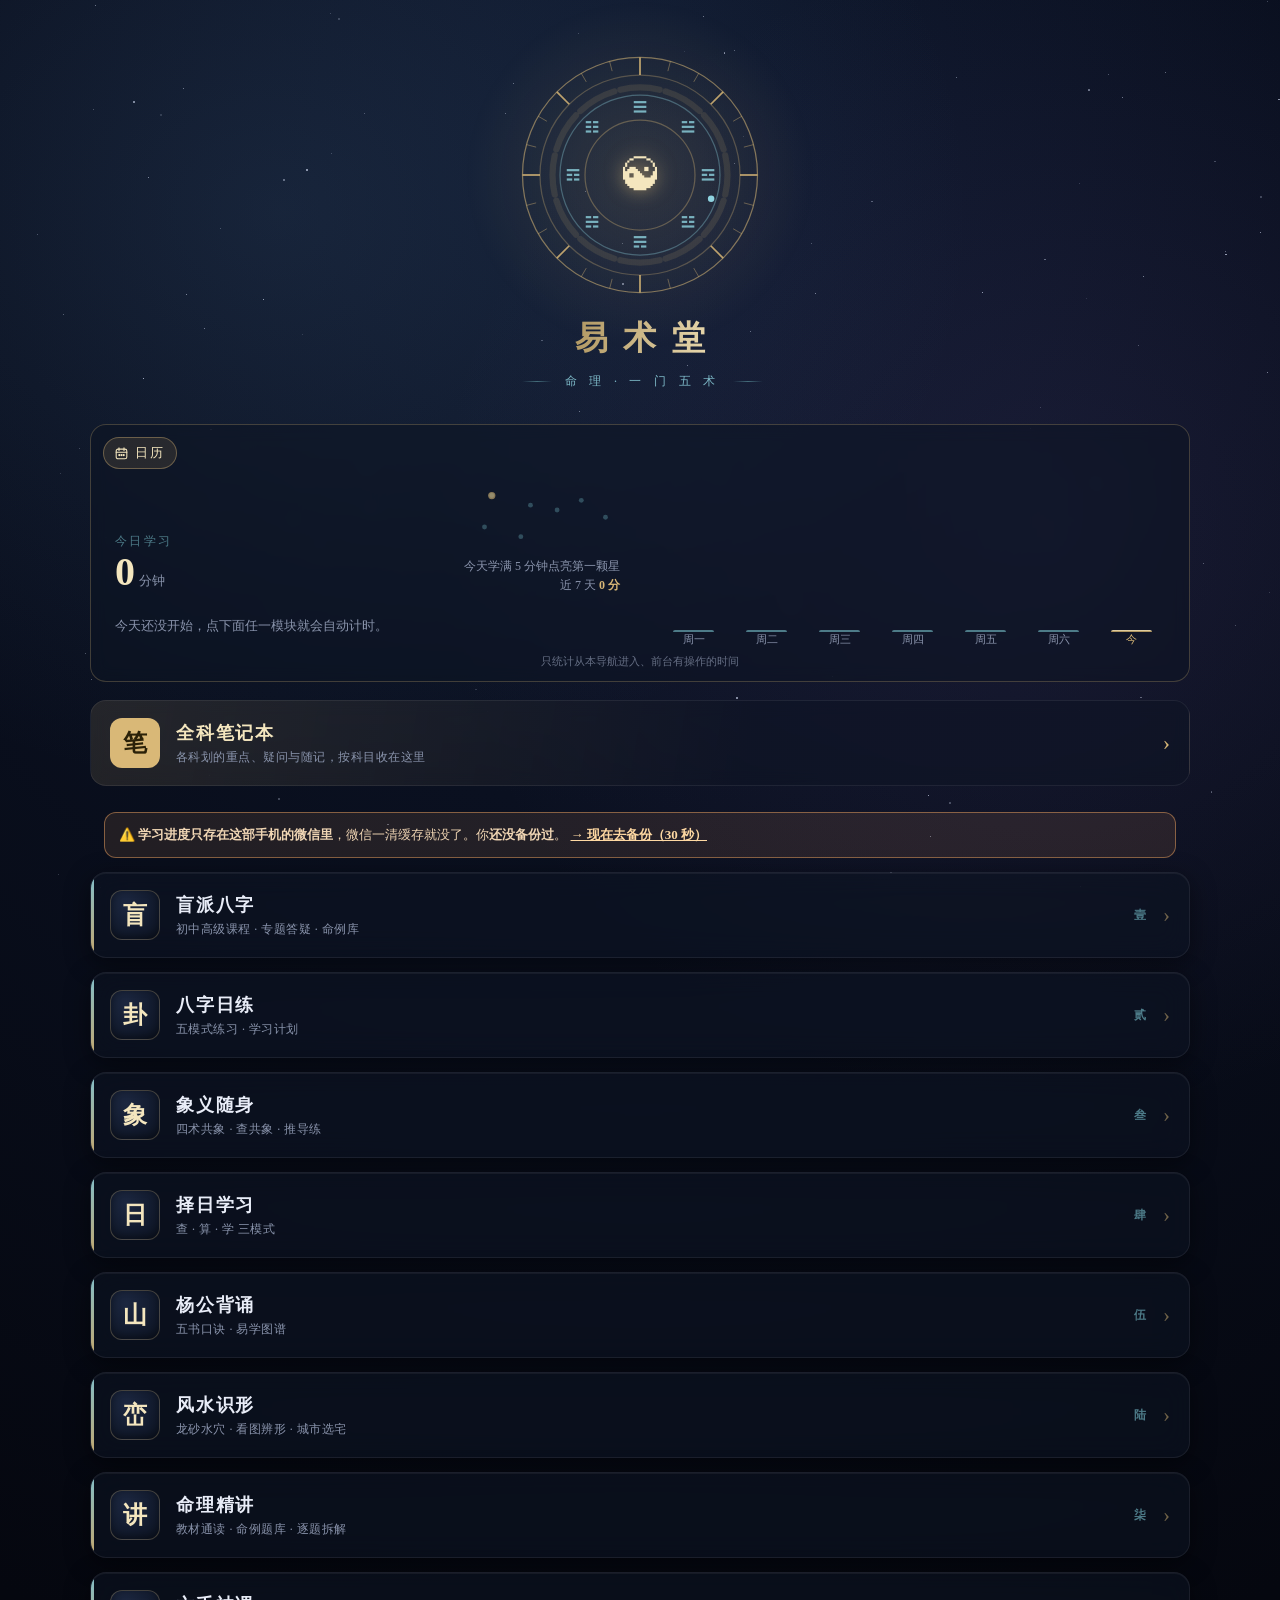
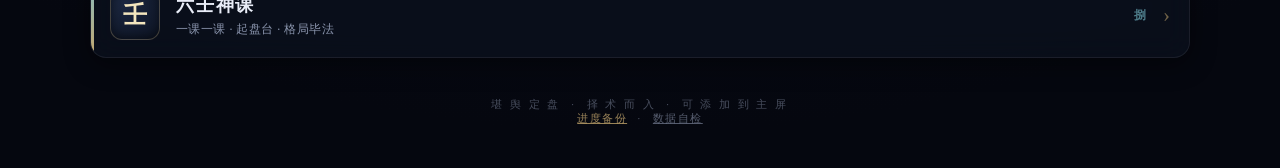
==== commit 47fc90f9: "日历按钮放进统计卡框内左上角，左边距=上边距 Co-Authored-By: Claude Sonnet 5.5 <noreply@anthropic.com>" ====
--- a/index.html
+++ b/index.html
@@ -190,8 +190,8 @@
 
 
   /* 学习日历 */
-  .tm{position:relative}
-  .cal-btn{position:absolute;top:-15px;left:18px;display:inline-flex;align-items:center;gap:6px;padding:6px 12px 6px 10px;border-radius:16px;border:1px solid rgba(217,184,119,.38);background:linear-gradient(rgba(217,184,119,.14),rgba(217,184,119,.14)),#0b1222;color:var(--gold-hi);font:500 12.5px/1 inherit;font-family:inherit;letter-spacing:.12em;cursor:pointer;z-index:2}
+  .tm{position:relative;padding-top:52px}
+  .cal-btn{position:absolute;top:12px;left:12px;display:inline-flex;align-items:center;gap:6px;padding:6px 12px 6px 10px;border-radius:16px;border:1px solid rgba(217,184,119,.38);background:linear-gradient(rgba(217,184,119,.14),rgba(217,184,119,.14)),#0b1222;color:var(--gold-hi);font:500 12.5px/1 inherit;font-family:inherit;letter-spacing:.12em;cursor:pointer;z-index:2}
   .cal-btn:active{background:rgba(217,184,119,.22)}
   .cal-btn svg{width:15px;height:15px}
   .cal-mask{position:fixed;inset:0;z-index:50;background:rgba(3,6,14,.72);-webkit-backdrop-filter:blur(6px);backdrop-filter:blur(6px);display:none;align-items:center;justify-content:center;padding:16px}
@@ -228,7 +228,7 @@
 
   /* 今日学习卡：跟卡片列同宽；宽屏分两栏（左：时长/分条，右：近 7 天柱图），布局不变只是不再留大片空白 */
   @media (min-width:860px){
-    .tm{max-width:1100px;display:grid;grid-template-columns:minmax(0,1fr) minmax(0,1fr);grid-template-areas:"top week" "peak week" "bars week" "note note";column-gap:40px;padding:18px 24px 12px}
+    .tm{max-width:1100px;display:grid;grid-template-columns:minmax(0,1fr) minmax(0,1fr);grid-template-areas:"top week" "peak week" "bars week" "note note";column-gap:40px;padding:56px 24px 12px}
     .tm-top{grid-area:top}.tm-peak{grid-area:peak}.tm-bars{grid-area:bars}.tm-week{grid-area:week;margin-top:0;padding-top:0;border-top:0;align-self:stretch;grid-template-columns:repeat(7,1fr)}
     .tm-day .col{height:110px}
     .tm-note{grid-area:note}
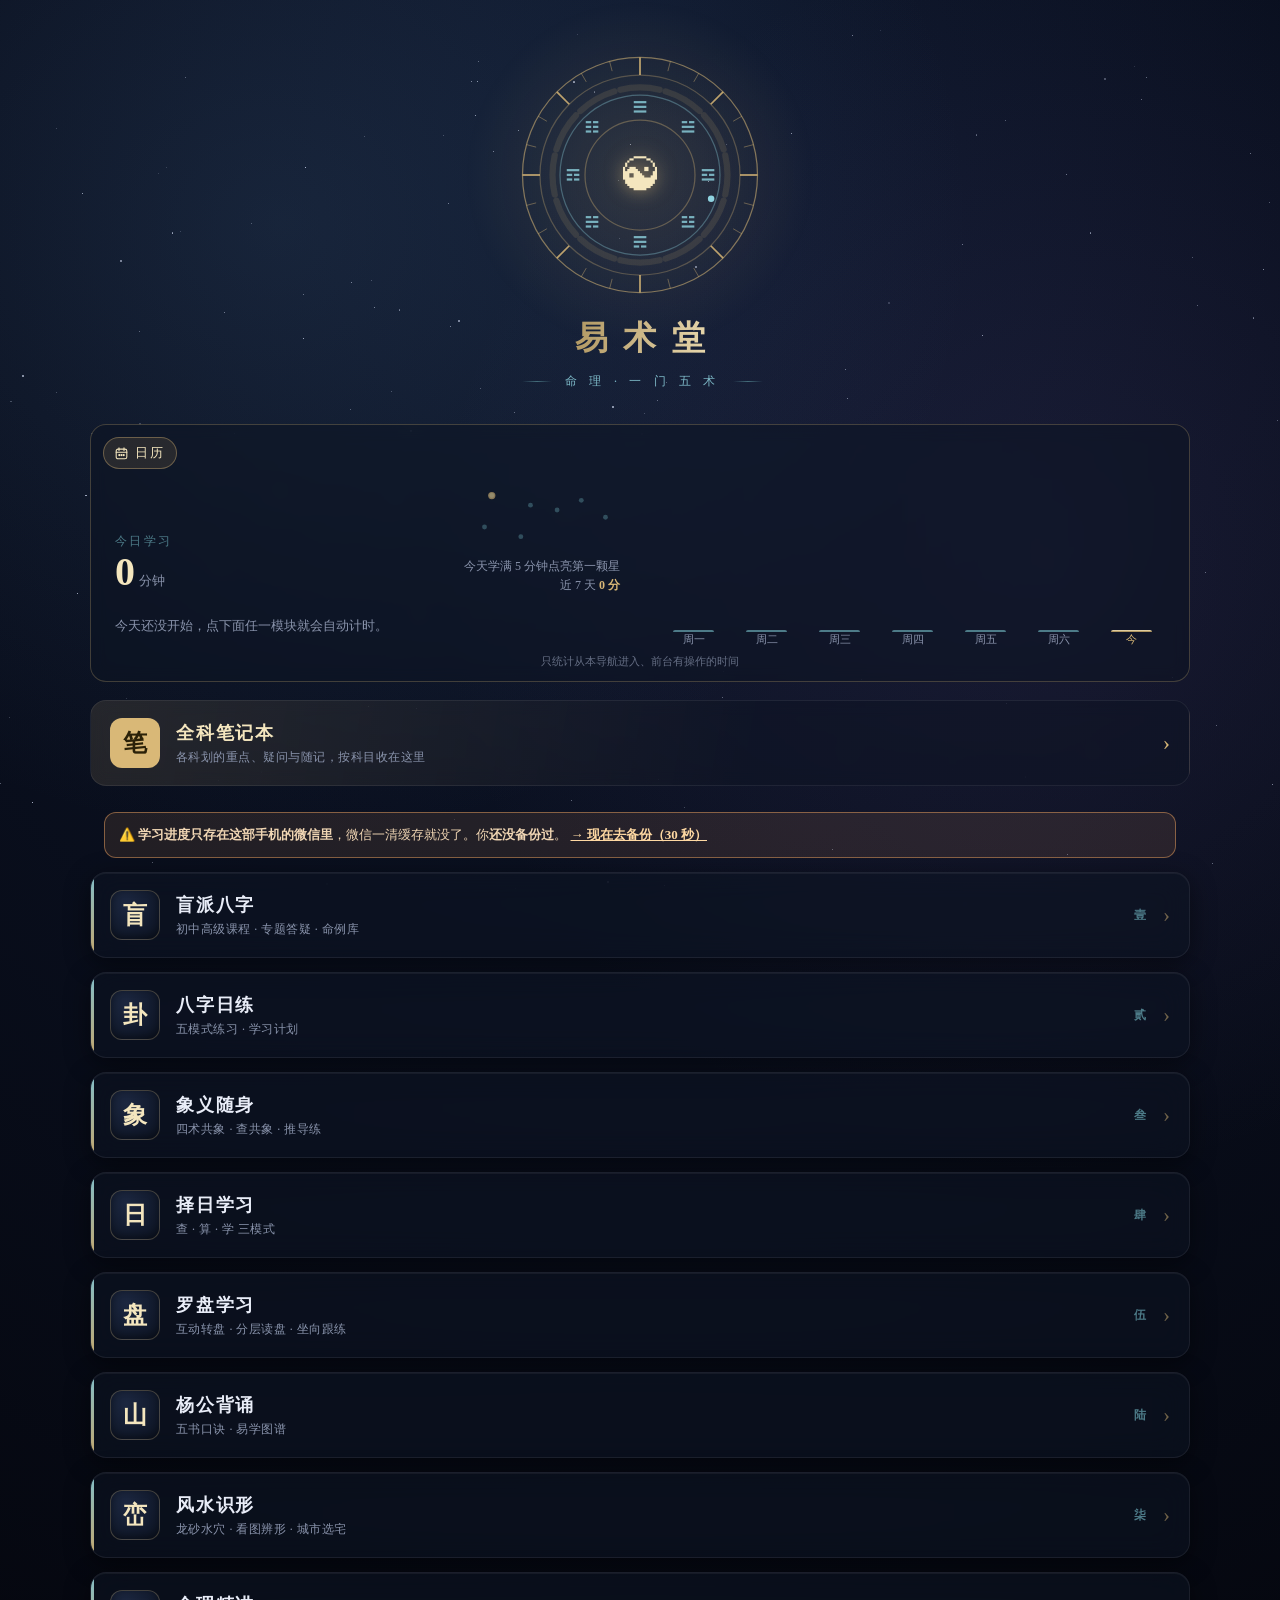
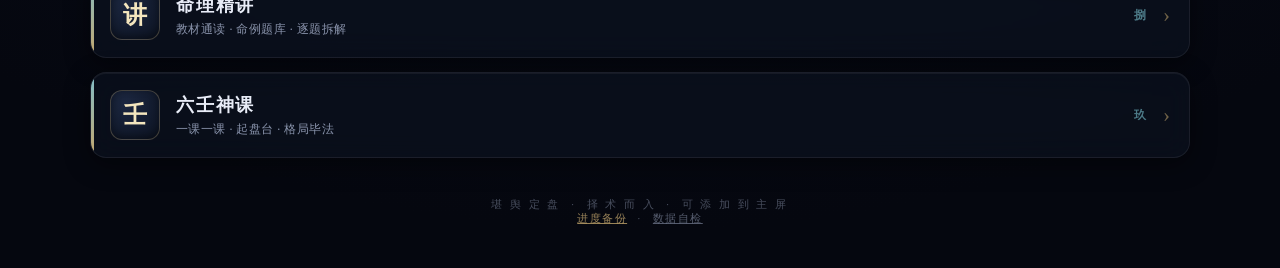
==== commit 3aa8d7b5: "新增独立罗盘学习：参考二十九层盘面、互动读盘、175题与错题，入口置于杨公背诵前 保留用户参考截图原盘层序，支持旋转/缩放/锁定/局部回查；增加八篇小课、续做与间隔复习，接入全科笔记、导航时长、备份和" ====
--- a/index.html
+++ b/index.html
@@ -91,10 +91,10 @@
   }
   .card::before{content:""; position:absolute; left:0; top:0; bottom:0; width:3px;
     background:linear-gradient(var(--cyan),var(--gold)); opacity:.9;}
-  .card:nth-child(1){animation-delay:.5s}.card:nth-child(2){animation-delay:.58s}
-  .card:nth-child(3){animation-delay:.66s}.card:nth-child(4){animation-delay:.74s}
-  .card:nth-child(5){animation-delay:.82s}.card:nth-child(6){animation-delay:.9s}
-  .card:nth-child(7){animation-delay:.98s}
+  .card:nth-of-type(1){animation-delay:.5s}.card:nth-of-type(2){animation-delay:.58s}
+  .card:nth-of-type(3){animation-delay:.66s}.card:nth-of-type(4){animation-delay:.74s}
+  .card:nth-of-type(5){animation-delay:.82s}.card:nth-of-type(6){animation-delay:.9s}
+  .card:nth-of-type(7){animation-delay:.98s}.card:nth-of-type(8){animation-delay:1.06s}.card:nth-of-type(9){animation-delay:1.14s}
   .card:active{transform:scale(.985);}
   .card:hover{border-color:rgba(217,184,119,.5);
     box-shadow:0 12px 38px rgba(0,0,0,.55), 0 0 0 1px rgba(217,184,119,.14);
@@ -298,29 +298,35 @@
           <div class="badge"></div></div>
         <span class="no">肆</span><span class="arrow">&#8250;</span>
       </a>
+      <a class="card" data-app="luopan" href="view.html?app=luopan">
+        <div class="ic">盘</div>
+        <div class="txt"><div class="t-main">罗盘学习</div><div class="t-sub">互动转盘 · 分层读盘 · 坐向跟练</div>
+          <div class="badge"></div></div>
+        <span class="no">伍</span><span class="arrow">&#8250;</span>
+      </a>
       <a class="card" data-app="yangong" href="view.html?app=yangong">
         <div class="ic">山</div>
         <div class="txt"><div class="t-main">杨公背诵</div><div class="t-sub">五书口诀 · 易学图谱</div>
           <div class="badge"></div></div>
-        <span class="no">伍</span><span class="arrow">&#8250;</span>
+        <span class="no">陆</span><span class="arrow">&#8250;</span>
       </a>
       <a class="card" data-app="fengshui" href="view.html?app=fengshui">
         <div class="ic">峦</div>
         <div class="txt"><div class="t-main">风水识形</div><div class="t-sub">龙砂水穴 · 看图辨形 · 城市选宅</div>
           <div class="badge"></div></div>
-        <span class="no">陆</span><span class="arrow">&#8250;</span>
+        <span class="no">柒</span><span class="arrow">&#8250;</span>
       </a>
       <a class="card" data-app="jingjiang" href="view.html?app=jingjiang">
         <div class="ic">讲</div>
         <div class="txt"><div class="t-main">命理精讲</div><div class="t-sub">教材通读 · 命例题库 · 逐题拆解</div>
           <div class="badge"></div></div>
-        <span class="no">柒</span><span class="arrow">&#8250;</span>
+        <span class="no">捌</span><span class="arrow">&#8250;</span>
       </a>
       <a class="card" data-app="lrcourse" href="view.html?app=lrcourse">
         <div class="ic">壬</div>
         <div class="txt"><div class="t-main">六壬神课</div><div class="t-sub">一课一课 · 起盘台 · 格局毕法</div>
           <div class="badge"></div></div>
-        <span class="no">捌</span><span class="arrow">&#8250;</span>
+        <span class="no">玖</span><span class="arrow">&#8250;</span>
       </a>
     </main>
 
@@ -380,7 +386,7 @@
 // —— 学习看板 + 继续上次 + 按使用频率排序 ——
 // 同域共享 localStorage,直接读各App的真实存储键
 (function(){
-  var NAMES={bazi:'八字日练',xiangfa:'象义随身',zeri:'择日学习',yangong:'杨公背诵',fengshui:'风水识形',jingjiang:'命理精讲',lrcourse:'六壬神课',mangpai:'盲派八字'};
+  var NAMES={bazi:'八字日练',xiangfa:'象义随身',zeri:'择日学习',luopan:'罗盘学习',yangong:'杨公背诵',fengshui:'风水识形',jingjiang:'命理精讲',lrcourse:'六壬神课',mangpai:'盲派八字'};
   function J(k,d){try{var v=localStorage.getItem(k);return v?JSON.parse(v):d;}catch(e){return d;}}
   function today(){var d=new Date();return d.getFullYear()+'-'+String(d.getMonth()+1).padStart(2,'0')+'-'+String(d.getDate()).padStart(2,'0');}
 
@@ -402,6 +408,11 @@
       var td=ds(new Date()), yd=ds(new Date(Date.now()-864e5));
       if(st && +st.days>0 && (st.last===td || st.last===yd)) p.push('连续 <b>'+st.days+'</b> 天');
       return p.length ? p.join(' · ') : null;
+    },
+    luopan:function(){
+      var s=J('luopan_learning_v1',{}),items=s.items||{},n=Object.keys(items).length,w=0;
+      for(var k in items) if(items[k]&&items[k].active)w++;
+      return n?'已练 <b>'+n+'</b> 个考点'+(w?' · 待订正 <b>'+w+'</b>':''):null;
     },
     // yangpu: {书:{date, seen, known}} ——与App一致:今日已背=seen,记住=known(日期为ISO)
     yangong:function(){
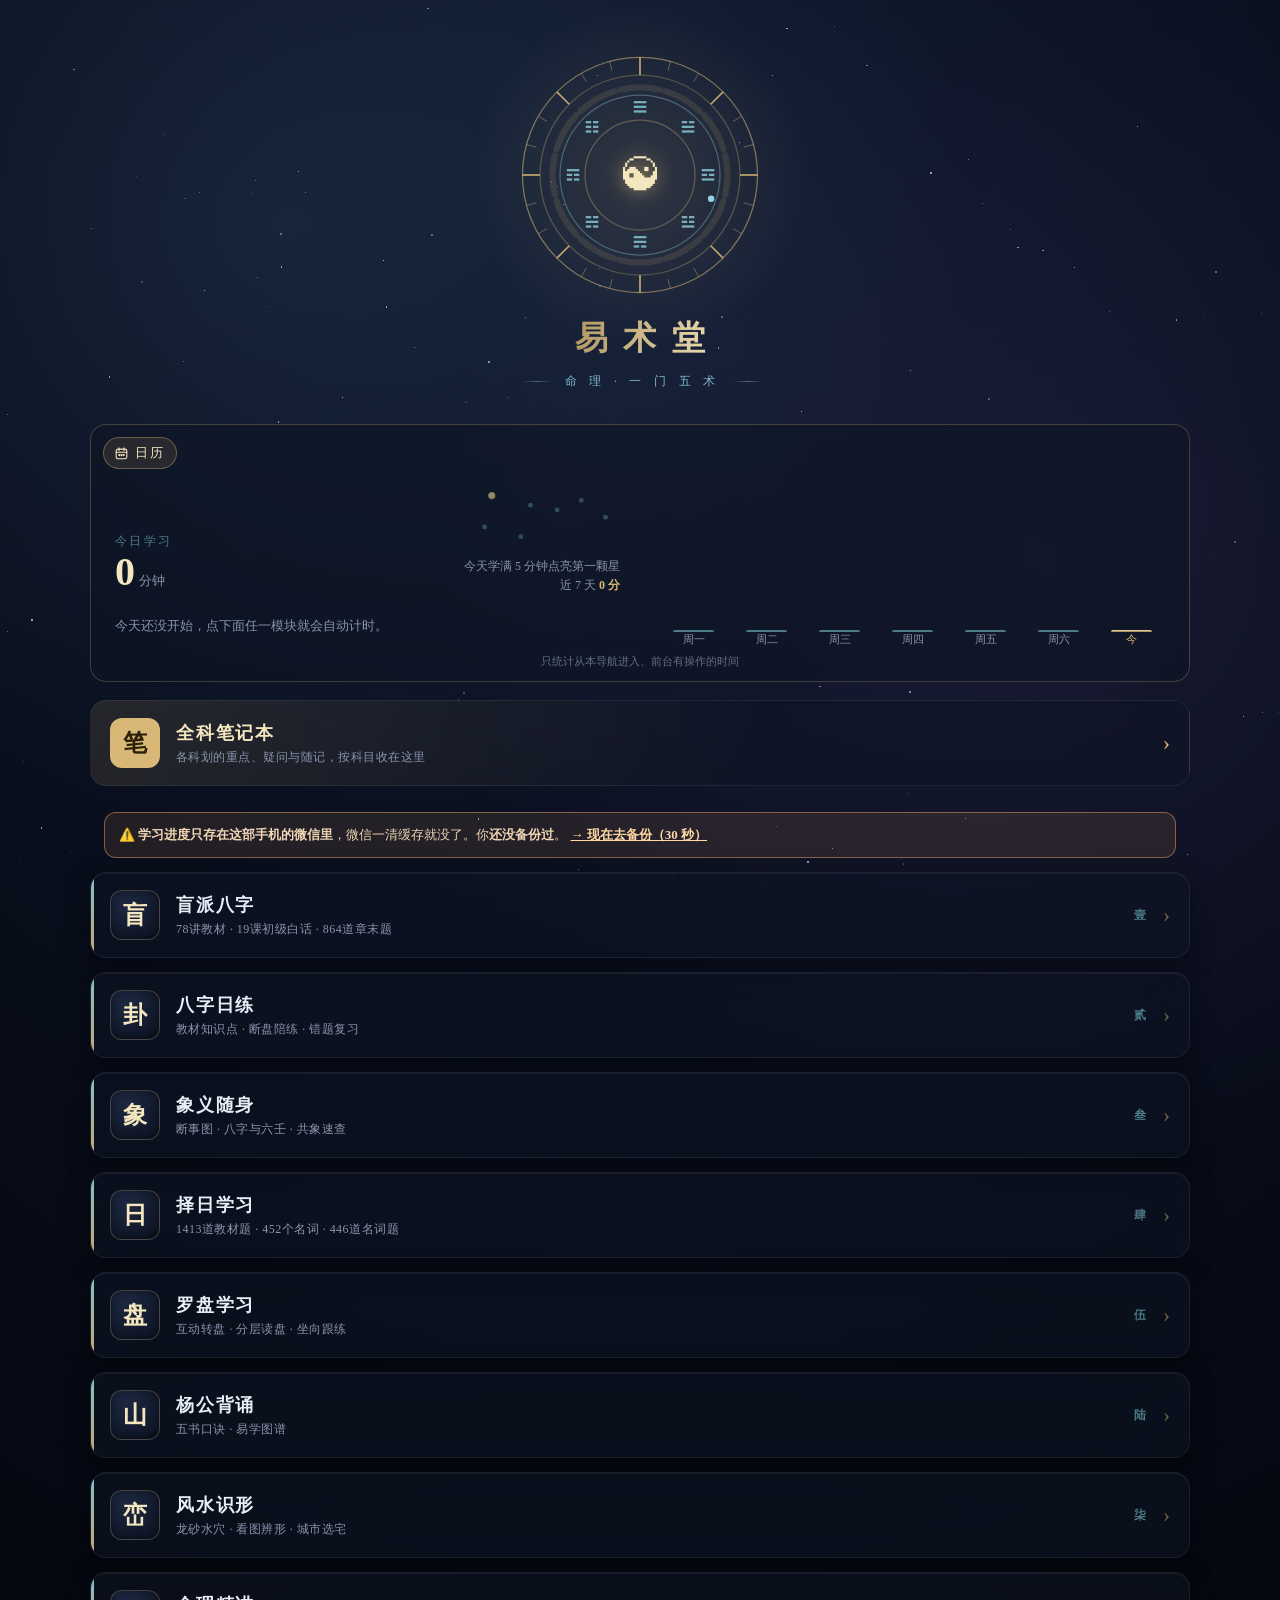
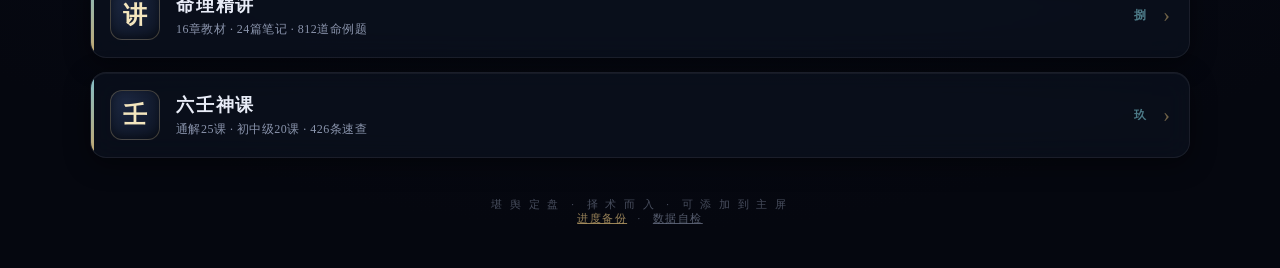
==== commit 4ac903db: "更新首页各站内容总量并接入择日双题库进度 根据子站实际内容生成首页数据：择日1413题/452词/446名词题，盲派78讲/19白话课/864章末题，精讲16章/24笔记/812命例题，六壬25+20" ====
--- a/index.html
+++ b/index.html
@@ -109,6 +109,7 @@
   .txt{flex:1; min-width:0;}
   .t-main{font-size:18px; font-weight:600; letter-spacing:.1em;}
   .t-sub{font-size:12px; color:var(--ink-dim); margin-top:4px; letter-spacing:.04em;}
+  .summary-item{display:inline-block;}
   .no{font:600 12px/1 "PingFang SC",sans-serif; color:var(--cyan-dim); letter-spacing:.1em; flex:0 0 auto;}
   .arrow{color:var(--gold); font-size:21px; opacity:.5; flex:0 0 auto; transition:transform .2s,opacity .2s;}
   .card:hover .arrow{opacity:1; transform:translateX(3px);}
@@ -276,25 +277,25 @@
 
       <a class="card" data-app="mangpai" href="view.html?app=mangpai">
         <div class="ic">盲</div>
-        <div class="txt"><div class="t-main">盲派八字</div><div class="t-sub">初中高级课程 · 专题答疑 · 命例库</div>
+        <div class="txt"><div class="t-main">盲派八字</div><div class="t-sub"><span class="summary-item">78讲教材</span> · <span class="summary-item">19课初级白话</span> · <span class="summary-item">864道章末题</span></div>
           <div class="badge"></div></div>
         <span class="no">壹</span><span class="arrow">&#8250;</span>
       </a>
       <a class="card" data-app="bazi" href="view.html?app=bazi">
         <div class="ic">卦</div>
-        <div class="txt"><div class="t-main">八字日练</div><div class="t-sub">五模式练习 · 学习计划</div>
+        <div class="txt"><div class="t-main">八字日练</div><div class="t-sub"><span class="summary-item">教材知识点</span> · <span class="summary-item">断盘陪练</span> · <span class="summary-item">错题复习</span></div>
           <div class="badge"></div></div>
         <span class="no">贰</span><span class="arrow">&#8250;</span>
       </a>
       <a class="card" data-app="xiangfa" href="view.html?app=xiangfa">
         <div class="ic">象</div>
-        <div class="txt"><div class="t-main">象义随身</div><div class="t-sub">四术共象 · 查共象 · 推导练</div>
+        <div class="txt"><div class="t-main">象义随身</div><div class="t-sub"><span class="summary-item">断事图</span> · <span class="summary-item">八字与六壬</span> · <span class="summary-item">共象速查</span></div>
           <div class="badge"></div></div>
         <span class="no">叁</span><span class="arrow">&#8250;</span>
       </a>
       <a class="card" data-app="zeri" href="view.html?app=zeri">
         <div class="ic">日</div>
-        <div class="txt"><div class="t-main">择日学习</div><div class="t-sub">查 · 算 · 学 三模式</div>
+        <div class="txt"><div class="t-main">择日学习</div><div class="t-sub"><span class="summary-item">1413道教材题</span> · <span class="summary-item">452个名词</span> · <span class="summary-item">446道名词题</span></div>
           <div class="badge"></div></div>
         <span class="no">肆</span><span class="arrow">&#8250;</span>
       </a>
@@ -318,13 +319,13 @@
       </a>
       <a class="card" data-app="jingjiang" href="view.html?app=jingjiang">
         <div class="ic">讲</div>
-        <div class="txt"><div class="t-main">命理精讲</div><div class="t-sub">教材通读 · 命例题库 · 逐题拆解</div>
+        <div class="txt"><div class="t-main">命理精讲</div><div class="t-sub"><span class="summary-item">16章教材</span> · <span class="summary-item">24篇笔记</span> · <span class="summary-item">812道命例题</span></div>
           <div class="badge"></div></div>
         <span class="no">捌</span><span class="arrow">&#8250;</span>
       </a>
       <a class="card" data-app="lrcourse" href="view.html?app=lrcourse">
         <div class="ic">壬</div>
-        <div class="txt"><div class="t-main">六壬神课</div><div class="t-sub">一课一课 · 起盘台 · 格局毕法</div>
+        <div class="txt"><div class="t-main">六壬神课</div><div class="t-sub"><span class="summary-item">通解25课</span> · <span class="summary-item">初中级20课</span> · <span class="summary-item">426条速查</span></div>
           <div class="badge"></div></div>
         <span class="no">玖</span><span class="arrow">&#8250;</span>
       </a>
@@ -383,6 +384,10 @@
   document.getElementById('ring-in').innerHTML=inn;
 })();
 
+/* SITE_COUNTS_START */
+window.YST_COUNTS={"mangpai":{"plain":19,"qna":11,"selftest":864,"course":78,"rawCourse":85,"notes":19,"quiz":936,"quizChart":936,"quizChai":936},"jingjiang":{"course":16,"notes":24,"quiz":812,"quizChart":780,"quizChai":522},"lrcourse":{"lesson":25,"basicLesson":20,"planned":25,"pan":10,"basicPan":14,"cite":407,"ref":160,"basicRef":266,"ge":66,"extra":5,"xf":295,"bifa":100,"bifage":356,"jinsuo":94,"jinsuob":41,"quiz":189,"quizstar":81,"mufu":80,"tongjie":842},"zeri":{"questions":1413,"chapters":72,"terms":452,"termQuestions":446}};
+/* SITE_COUNTS_END */
+
 // —— 学习看板 + 继续上次 + 按使用频率排序 ——
 // 同域共享 localStorage,直接读各App的真实存储键
 (function(){
@@ -390,6 +395,8 @@
   function J(k,d){try{var v=localStorage.getItem(k);return v?JSON.parse(v):d;}catch(e){return d;}}
   function today(){var d=new Date();return d.getFullYear()+'-'+String(d.getMonth()+1).padStart(2,'0')+'-'+String(d.getDate()).padStart(2,'0');}
 
+  var C=window.YST_COUNTS;
+  function total(app,field,cached){return Math.max(+cached||0,+C[app][field]||0);}
   var STAT={
     // bazi_cat_stats: {类目:{a:答题数, e:错数}}  ——与 updateCatStats() 一致
     bazi:function(){
@@ -399,15 +406,19 @@
       return (a||tc) ? '连续打卡 <b>'+ds+'</b> 天 · 累计对题 <b>'+tc+'</b>'+(a?' · 综合正确率 <b>'+Math.round((a-e)/a*100)+'%</b>':'') : null;
     },
     // ⚠️ 六壬神课(liuren-game) 2026-10-22 退役并入六壬课程，卡片与看板已撤（旧 lr_* 数据仍在，备份页照常认）
-    // zeri_wrong_v1: 错题Set; zeri_streak_v1: {last,days}
-    // 注意:择日的日期格式不补零(2026-7-13);days是存量,断签不会清零 → 需自行判定是否仍连续
+    // Current textbook and term banks share the core schema but keep separate records.
     zeri:function(){
-      var w=J('zeri_wrong_v1',[]),st=J('zeri_streak_v1',{}),p=[];
-      if(Array.isArray(w)&&w.length) p.push('错题 <b>'+w.length+'</b>');
-      function ds(t){ return t.getFullYear()+'-'+(t.getMonth()+1)+'-'+t.getDate(); }
-      var td=ds(new Date()), yd=ds(new Date(Date.now()-864e5));
-      if(st && +st.days>0 && (st.last===td || st.last===yd)) p.push('连续 <b>'+st.days+'</b> 天');
-      return p.length ? p.join(' · ') : null;
+      var p=[],modern=false;
+      [['zeri_qbank_v1','教材','questions'],['zeri_terms_v1','名词','termQuestions']].forEach(function(row){
+        var state=J(row[0],null);if(!state||state.v!==1)return;modern=true;
+        var seen=state.seen||{},wrong=state.wrong||{},n=Object.keys(seen).filter(function(k){return seen[k]&&typeof seen[k]==='object';}).length;
+        var w=Object.keys(wrong).filter(function(k){return wrong[k]&&wrong[k].active===true;}).length;
+        if(n||w)p.push(row[1]+'已练 <b>'+n+'</b>/'+C.zeri[row[2]]+' 题'+(w?' · 待订正 <b>'+w+'</b>':''));
+      });
+      if(modern)return p.length?p.join('<br>'):null;
+      // Archived-course records remain visible only when the new banks have no state.
+      var w=J('zeri_wrong_v1',[]);
+      return Array.isArray(w)&&w.length?'旧课程错题 <b>'+w.length+'</b>':null;
     },
     luopan:function(){
       var s=J('luopan_learning_v1',{}),items=s.items||{},n=Object.keys(items).length,w=0;
@@ -434,7 +445,7 @@
       }
       var seen=Object.keys(J('bazi_course_seen',{})).length;
       var c=J('bazi_course_counts',{});
-      var nCh=+c.course||16, nNt=+c.notes||15, nQz=+c.quiz||334;   // 仅在没打开过该App时用；真实值由App写入 bazi_course_counts
+      var nCh=total('jingjiang','course',c.course), nNt=total('jingjiang','notes',c.notes), nQz=total('jingjiang','quiz',c.quiz);   // 仅在没打开过该App时用；真实值由App写入 bazi_course_counts
       var p=[];
       if(ch) p.push('读完 <b>'+ch+'</b>/'+nCh+' 章');
       if(nt) p.push('笔记 <b>'+nt+'</b>/'+nNt+' 篇');
@@ -445,13 +456,12 @@
     // ⚠️ 分母读 liuren_course_counts.lesson(已写成的课数)——这套教材 25 课在陆续写,
     //    写死 3 过两周就不对了;没打开过该App时才退回当前已知的数,只是显示,不影响功能。
     lrcourse:function(){
-      var r=J('liuren_course_read',{}),done=0;
-      for(var k in r){ if((+r[k]||0)>=90) done++; }
+      var r=J('liuren_course_read',{}),done=0,basic=0,p=[];
+      for(var k in r){if((+r[k]||0)<90)continue;if(/^L\d{2}$/.test(k))done++;else if(/^B\d{2}$/.test(k))basic++;}
       var c=J('liuren_course_counts',{});
-      var n=+c.lesson||3, all=+c.planned||25;
-      var p=[];
-      if(done) p.push('读完 <b>'+done+'</b>/'+n+' 课');
-      return p.length ? p.join(' · ') : null;
+      if(done)p.push('通解读完 <b>'+done+'</b>/'+total('lrcourse','lesson',c.lesson)+' 课');
+      if(basic)p.push('初中级读完 <b>'+basic+'</b>/'+C.lrcourse.basicLesson+' 课');
+      return p.length?p.join(' · '):null;
     },
     // 风水识形(fengshui):guanshan_read {条目key:1} 已读; guanshan_srs {知识点id:{reviews}} 复习记录
     // ⚠️ 这一条 2026-08-24 才补——此前 STAT 里根本没有 fengshui,风水卡的进度从来就没显示过,
@@ -466,12 +476,13 @@
     },
     // 盲派八字(mangpai-course):mp_course_read {id:百分比} / mp_course_seen；分母读 mp_course_counts
     mangpai:function(){
-      var r=J('mp_course_read',{}),ch=0,nt=0;
-      for(var k in r){ if((+r[k]||0)<90) continue; if(k.charAt(0)==='c') ch++; else if(k.charAt(0)==='n') nt++; }
+      var r=J('mp_course_read',{}),ch=0,nt=0,plain=0;
+      for(var k in r){ if((+r[k]||0)<90) continue; if(k.charAt(0)==='c') ch++; else if(k.charAt(0)==='n') nt++; else if(/^bh\d+$/.test(k)) plain++; }
       var seen=Object.keys(J('mp_course_seen',{})).length, c=J('mp_course_counts',{}), p=[];
-      if(ch) p.push('读完 <b>'+ch+'</b>/'+(+c.course||68)+' 讲');
-      if(nt) p.push('专题 <b>'+nt+'</b>/'+(+c.notes||17)+' 篇');
-      if(seen) p.push('命例 <b>'+seen+'</b>/'+(+c.quiz||791)+' 题');
+      if(ch) p.push('读完 <b>'+ch+'</b>/'+total('mangpai','course',c.course)+' 讲');
+      if(nt) p.push('专题 <b>'+nt+'</b>/'+total('mangpai','notes',c.notes)+' 篇');
+      if(plain) p.push('白话 <b>'+plain+'</b>/'+total('mangpai','plain',c.plain)+' 课');
+      if(seen) p.push('命例 <b>'+seen+'</b>/'+total('mangpai','quiz',c.quiz)+' 题');
       return p.length ? p.join(' · ') : null;
     },
     // 象义:键名动态(前缀 bazi_xiangyi_mobile_v2__),只能确认有无记录
@@ -493,7 +504,8 @@
     //    算不出来（App 换了存储键、或数据存在别处）才退回缓存。
     var t=null,cached=J('yst_stat_'+appKey,null);
     try{ t=f(); }catch(e){ t=null; }
-    if(!t && cached && cached.text && !/^(尚未|暂无|还没)/.test(cached.text)) t=cached.text;
+    var currentZeri=appKey==='zeri'&&((J('zeri_qbank_v1',{})||{}).v===1||(J('zeri_terms_v1',{})||{}).v===1);
+    if(!t && !currentZeri && cached && cached.text && !/^(尚未|暂无|还没)/.test(cached.text)) t=cached.text;
     if(t){ var b=c.querySelector('.badge'); b.innerHTML=t; b.className='badge on'; }
   });
 
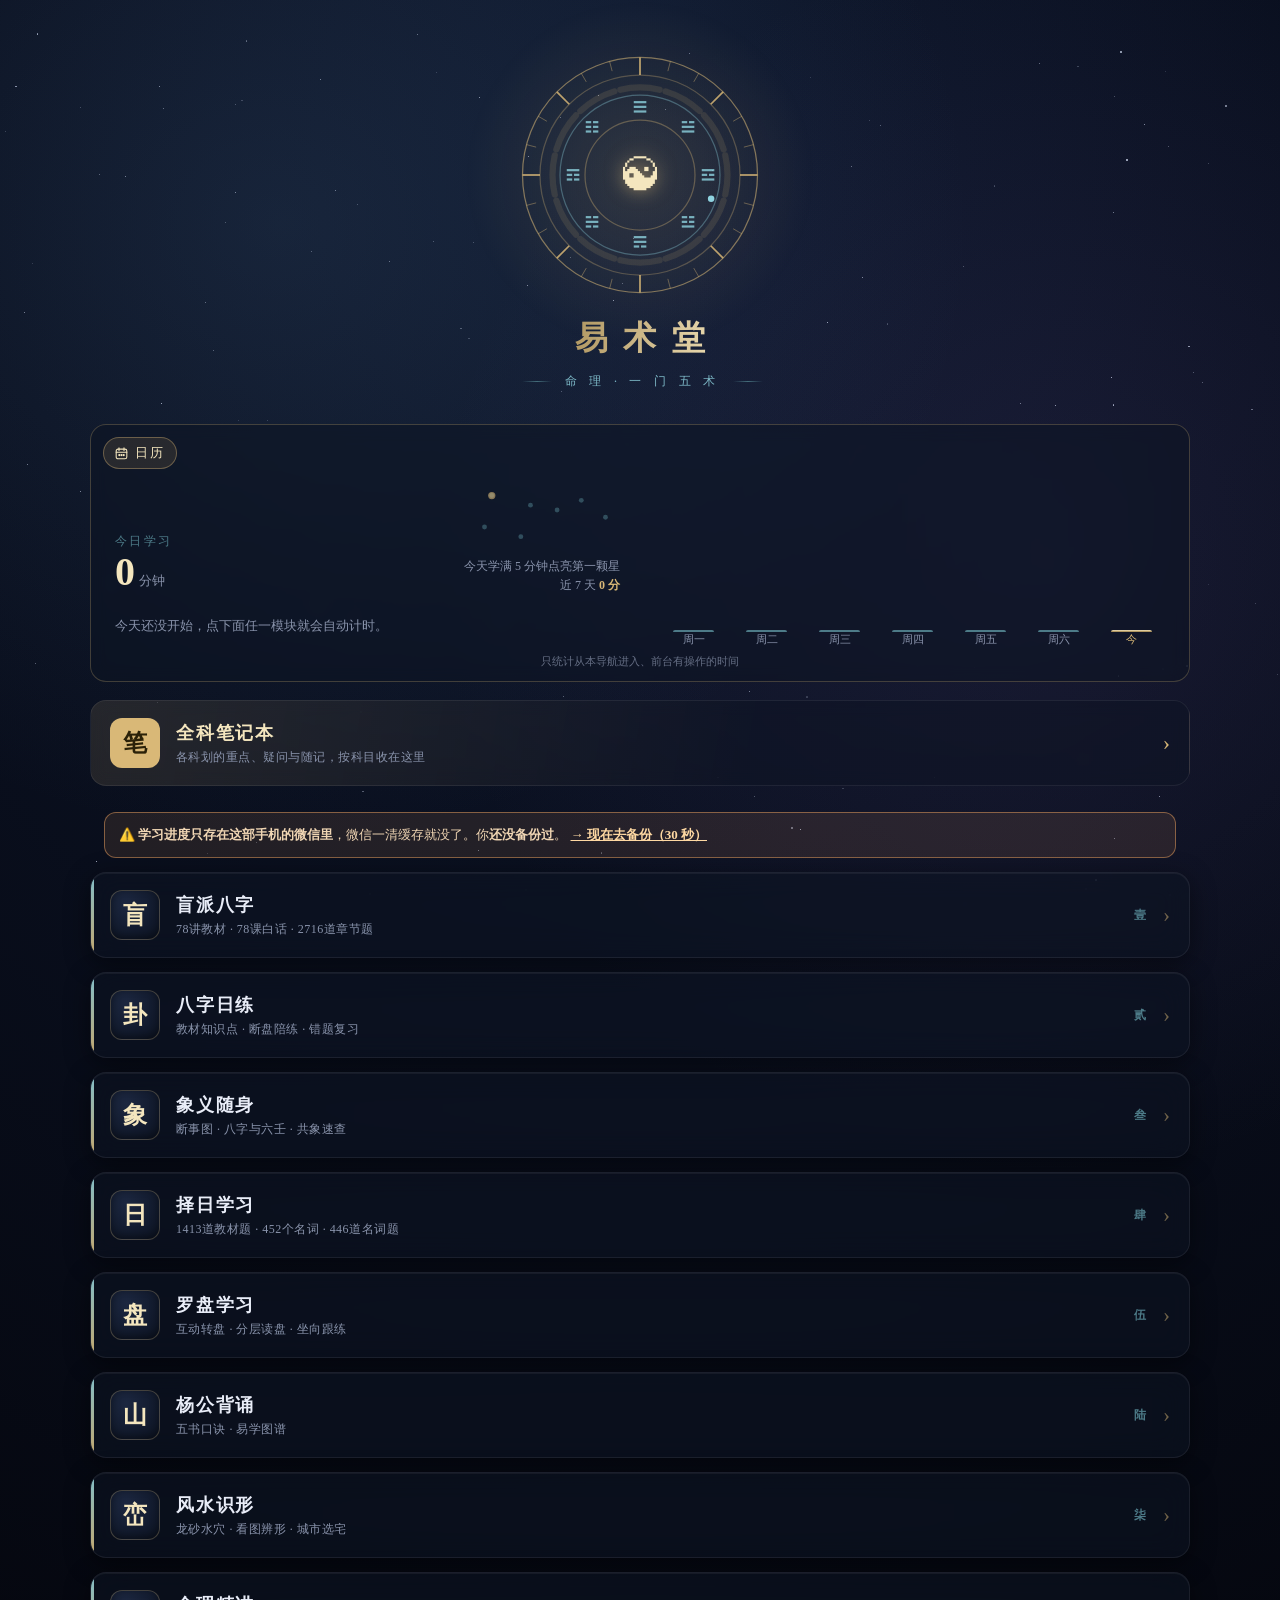
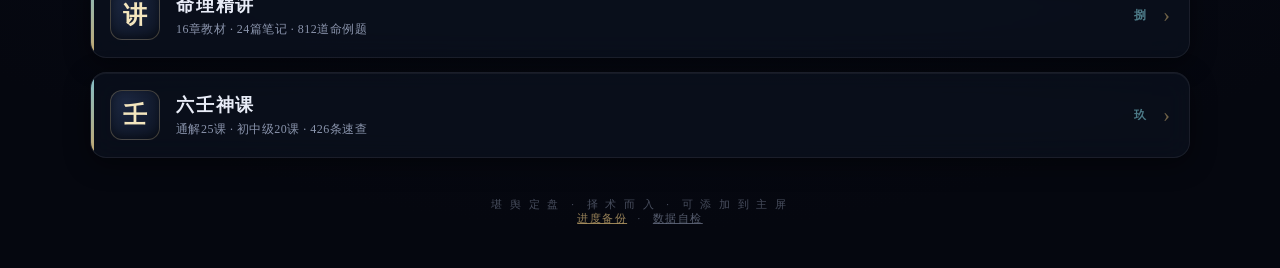
==== commit cbdef24c: "看板：同步盲派78课白话与2716道章节题，首页展示已练/正确率/错题数" ====
--- a/index.html
+++ b/index.html
@@ -277,7 +277,7 @@
 
       <a class="card" data-app="mangpai" href="view.html?app=mangpai">
         <div class="ic">盲</div>
-        <div class="txt"><div class="t-main">盲派八字</div><div class="t-sub"><span class="summary-item">78讲教材</span> · <span class="summary-item">19课初级白话</span> · <span class="summary-item">864道章末题</span></div>
+        <div class="txt"><div class="t-main">盲派八字</div><div class="t-sub"><span class="summary-item">78讲教材</span> · <span class="summary-item">78课白话</span> · <span class="summary-item">2716道章节题</span></div>
           <div class="badge"></div></div>
         <span class="no">壹</span><span class="arrow">&#8250;</span>
       </a>
@@ -385,7 +385,7 @@
 })();
 
 /* SITE_COUNTS_START */
-window.YST_COUNTS={"mangpai":{"plain":19,"qna":11,"selftest":864,"course":78,"rawCourse":85,"notes":19,"quiz":936,"quizChart":936,"quizChai":936},"jingjiang":{"course":16,"notes":24,"quiz":812,"quizChart":780,"quizChai":522},"lrcourse":{"lesson":25,"basicLesson":20,"planned":25,"pan":10,"basicPan":14,"cite":407,"ref":160,"basicRef":266,"ge":66,"extra":5,"xf":295,"bifa":100,"bifage":356,"jinsuo":94,"jinsuob":41,"quiz":189,"quizstar":81,"mufu":80,"tongjie":842},"zeri":{"questions":1413,"chapters":72,"terms":452,"termQuestions":446}};
+window.YST_COUNTS={"mangpai":{"plain":78,"qna":11,"selftest":2716,"course":78,"rawCourse":85,"notes":19,"quiz":936,"quizChart":936,"quizChai":936},"jingjiang":{"course":16,"notes":24,"quiz":812,"quizChart":780,"quizChai":522},"lrcourse":{"lesson":25,"basicLesson":20,"planned":25,"pan":10,"basicPan":14,"cite":407,"ref":160,"basicRef":266,"ge":66,"extra":5,"xf":295,"bifa":100,"bifage":356,"jinsuo":94,"jinsuob":41,"quiz":189,"quizstar":81,"mufu":80,"tongjie":842},"zeri":{"questions":1413,"chapters":72,"terms":452,"termQuestions":446}};
 /* SITE_COUNTS_END */
 
 // —— 学习看板 + 继续上次 + 按使用频率排序 ——
@@ -474,15 +474,20 @@
       if(m) p.push('知识点 <b>'+m+'</b> 条');
       return p.length ? p.join(' · ') : null;
     },
-    // 盲派八字(mangpai-course):mp_course_read {id:百分比} / mp_course_seen；分母读 mp_course_counts
+    // 盲派八字(mangpai-course):mp_course_read {id:百分比} / mp_course_seen / mp_course_st_seen / mp_course_wrong
     mangpai:function(){
       var r=J('mp_course_read',{}),ch=0,nt=0,plain=0;
-      for(var k in r){ if((+r[k]||0)<90) continue; if(k.charAt(0)==='c') ch++; else if(k.charAt(0)==='n') nt++; else if(/^bh\d+$/.test(k)) plain++; }
+      for(var k in r){ if((+r[k]||0)<90) continue; if(k.charAt(0)==='c') ch++; else if(k.charAt(0)==='n') nt++; else if(/^bh(z|g|zt)?\d+$/.test(k)) plain++; }
       var seen=Object.keys(J('mp_course_seen',{})).length, c=J('mp_course_counts',{}), p=[];
+      var sts=J('mp_course_st_seen',{}), stk=Object.keys(sts), stOk=0;
+      stk.forEach(function(k){ if(sts[k]&&sts[k][1]) stOk++; });
+      var wn=Object.keys(J('mp_course_wrong',{})).length;
       if(ch) p.push('读完 <b>'+ch+'</b>/'+total('mangpai','course',c.course)+' 讲');
       if(nt) p.push('专题 <b>'+nt+'</b>/'+total('mangpai','notes',c.notes)+' 篇');
       if(plain) p.push('白话 <b>'+plain+'</b>/'+total('mangpai','plain',c.plain)+' 课');
+      if(stk.length) p.push('章节题 <b>'+stk.length+'</b>/'+total('mangpai','selftest',c.selftest)+'（'+Math.round(stOk/stk.length*100)+'%）');
       if(seen) p.push('命例 <b>'+seen+'</b>/'+total('mangpai','quiz',c.quiz)+' 题');
+      if(wn) p.push('错题 <b>'+wn+'</b>');
       return p.length ? p.join(' · ') : null;
     },
     // 象义:键名动态(前缀 bazi_xiangyi_mobile_v2__),只能确认有无记录
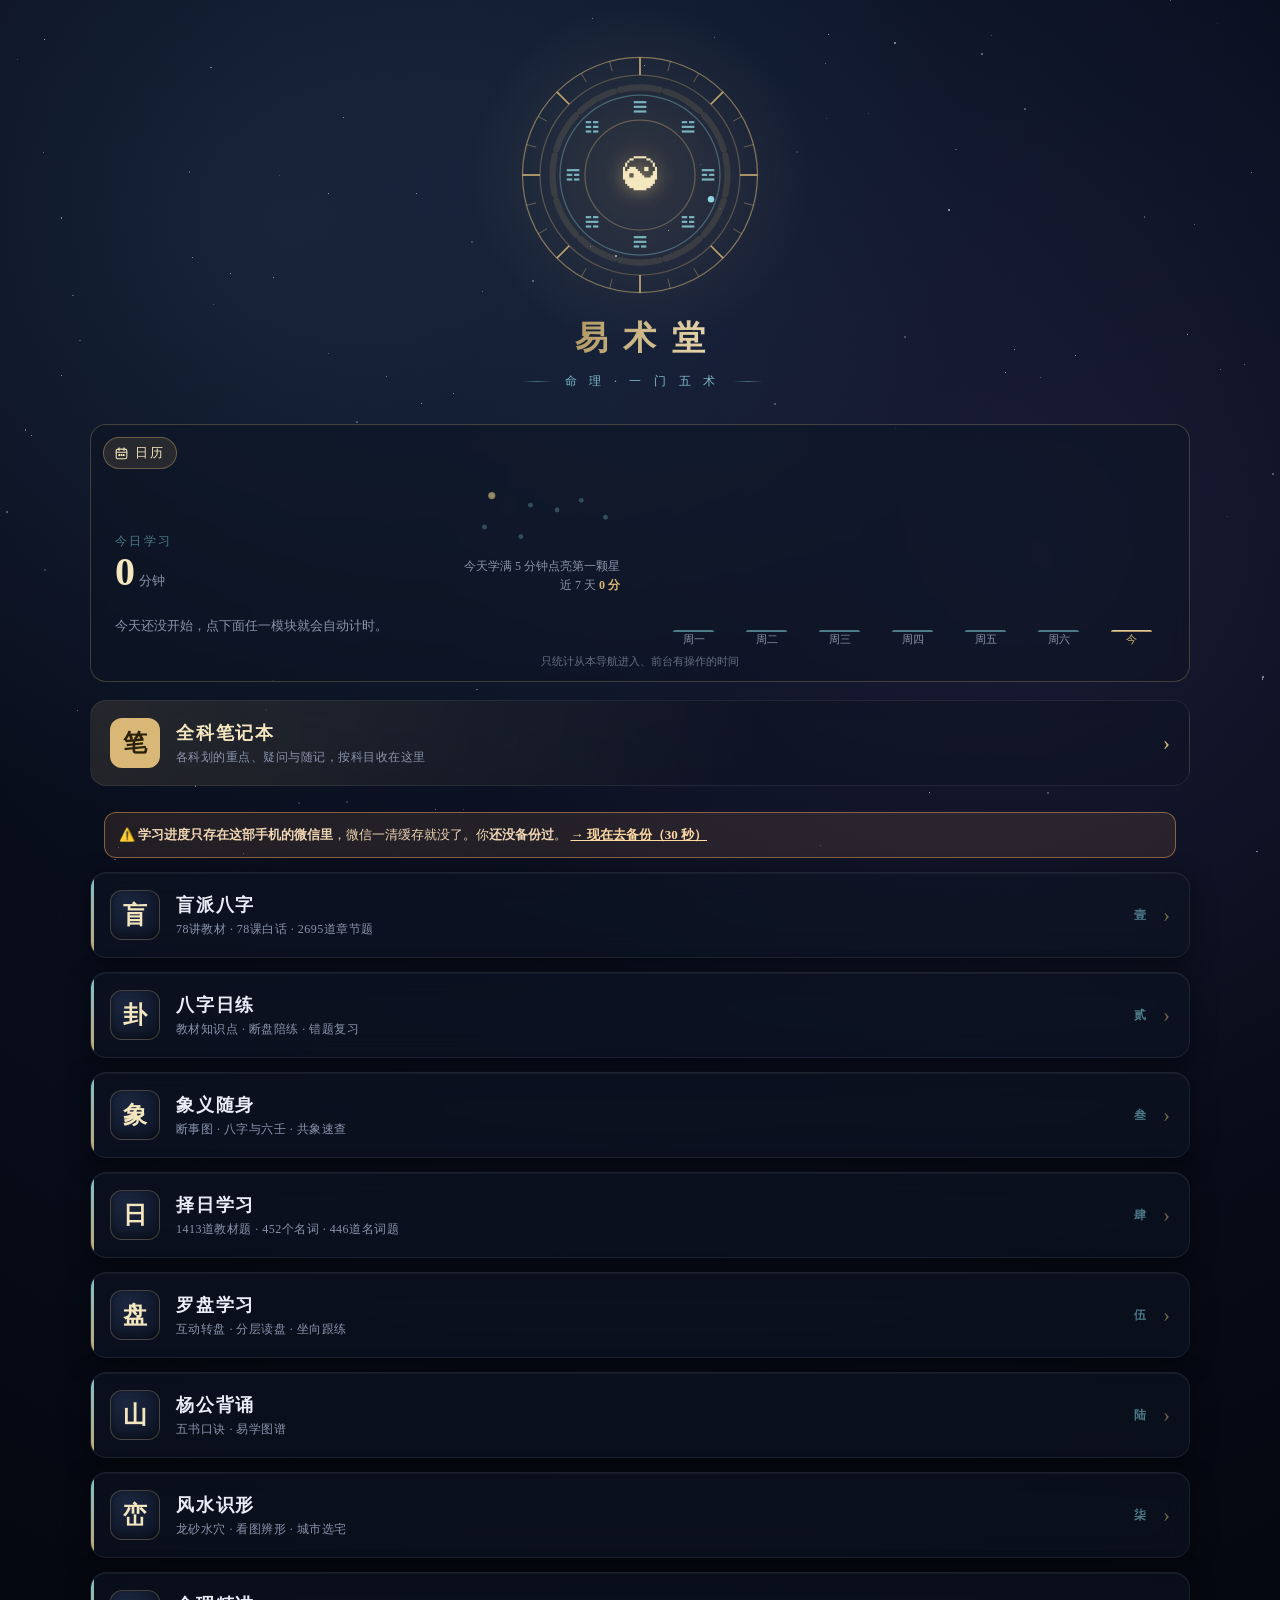
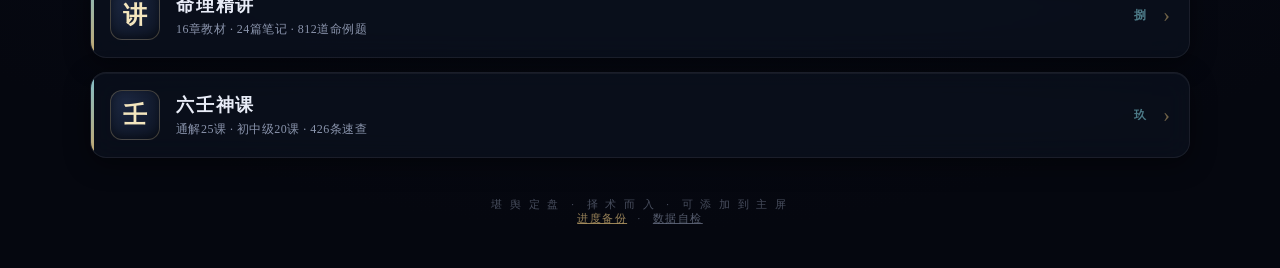
==== commit 8a6d0b32: "看板：同步盲派质检后2695道章节题总量" ====
--- a/index.html
+++ b/index.html
@@ -277,7 +277,7 @@
 
       <a class="card" data-app="mangpai" href="view.html?app=mangpai">
         <div class="ic">盲</div>
-        <div class="txt"><div class="t-main">盲派八字</div><div class="t-sub"><span class="summary-item">78讲教材</span> · <span class="summary-item">78课白话</span> · <span class="summary-item">2716道章节题</span></div>
+        <div class="txt"><div class="t-main">盲派八字</div><div class="t-sub"><span class="summary-item">78讲教材</span> · <span class="summary-item">78课白话</span> · <span class="summary-item">2695道章节题</span></div>
           <div class="badge"></div></div>
         <span class="no">壹</span><span class="arrow">&#8250;</span>
       </a>
@@ -385,7 +385,7 @@
 })();
 
 /* SITE_COUNTS_START */
-window.YST_COUNTS={"mangpai":{"plain":78,"qna":11,"selftest":2716,"course":78,"rawCourse":85,"notes":19,"quiz":936,"quizChart":936,"quizChai":936},"jingjiang":{"course":16,"notes":24,"quiz":812,"quizChart":780,"quizChai":522},"lrcourse":{"lesson":25,"basicLesson":20,"planned":25,"pan":10,"basicPan":14,"cite":407,"ref":160,"basicRef":266,"ge":66,"extra":5,"xf":295,"bifa":100,"bifage":356,"jinsuo":94,"jinsuob":41,"quiz":189,"quizstar":81,"mufu":80,"tongjie":842},"zeri":{"questions":1413,"chapters":72,"terms":452,"termQuestions":446}};
+window.YST_COUNTS={"mangpai":{"plain":78,"qna":11,"selftest":2695,"course":78,"rawCourse":85,"notes":19,"quiz":936,"quizChart":936,"quizChai":936},"jingjiang":{"course":16,"notes":24,"quiz":812,"quizChart":780,"quizChai":522},"lrcourse":{"lesson":25,"basicLesson":20,"planned":25,"pan":10,"basicPan":14,"cite":407,"ref":160,"basicRef":266,"ge":66,"extra":5,"xf":295,"bifa":100,"bifage":356,"jinsuo":94,"jinsuob":41,"quiz":189,"quizstar":81,"mufu":80,"tongjie":842},"zeri":{"questions":1413,"chapters":72,"terms":452,"termQuestions":446}};
 /* SITE_COUNTS_END */
 
 // —— 学习看板 + 继续上次 + 按使用频率排序 ——
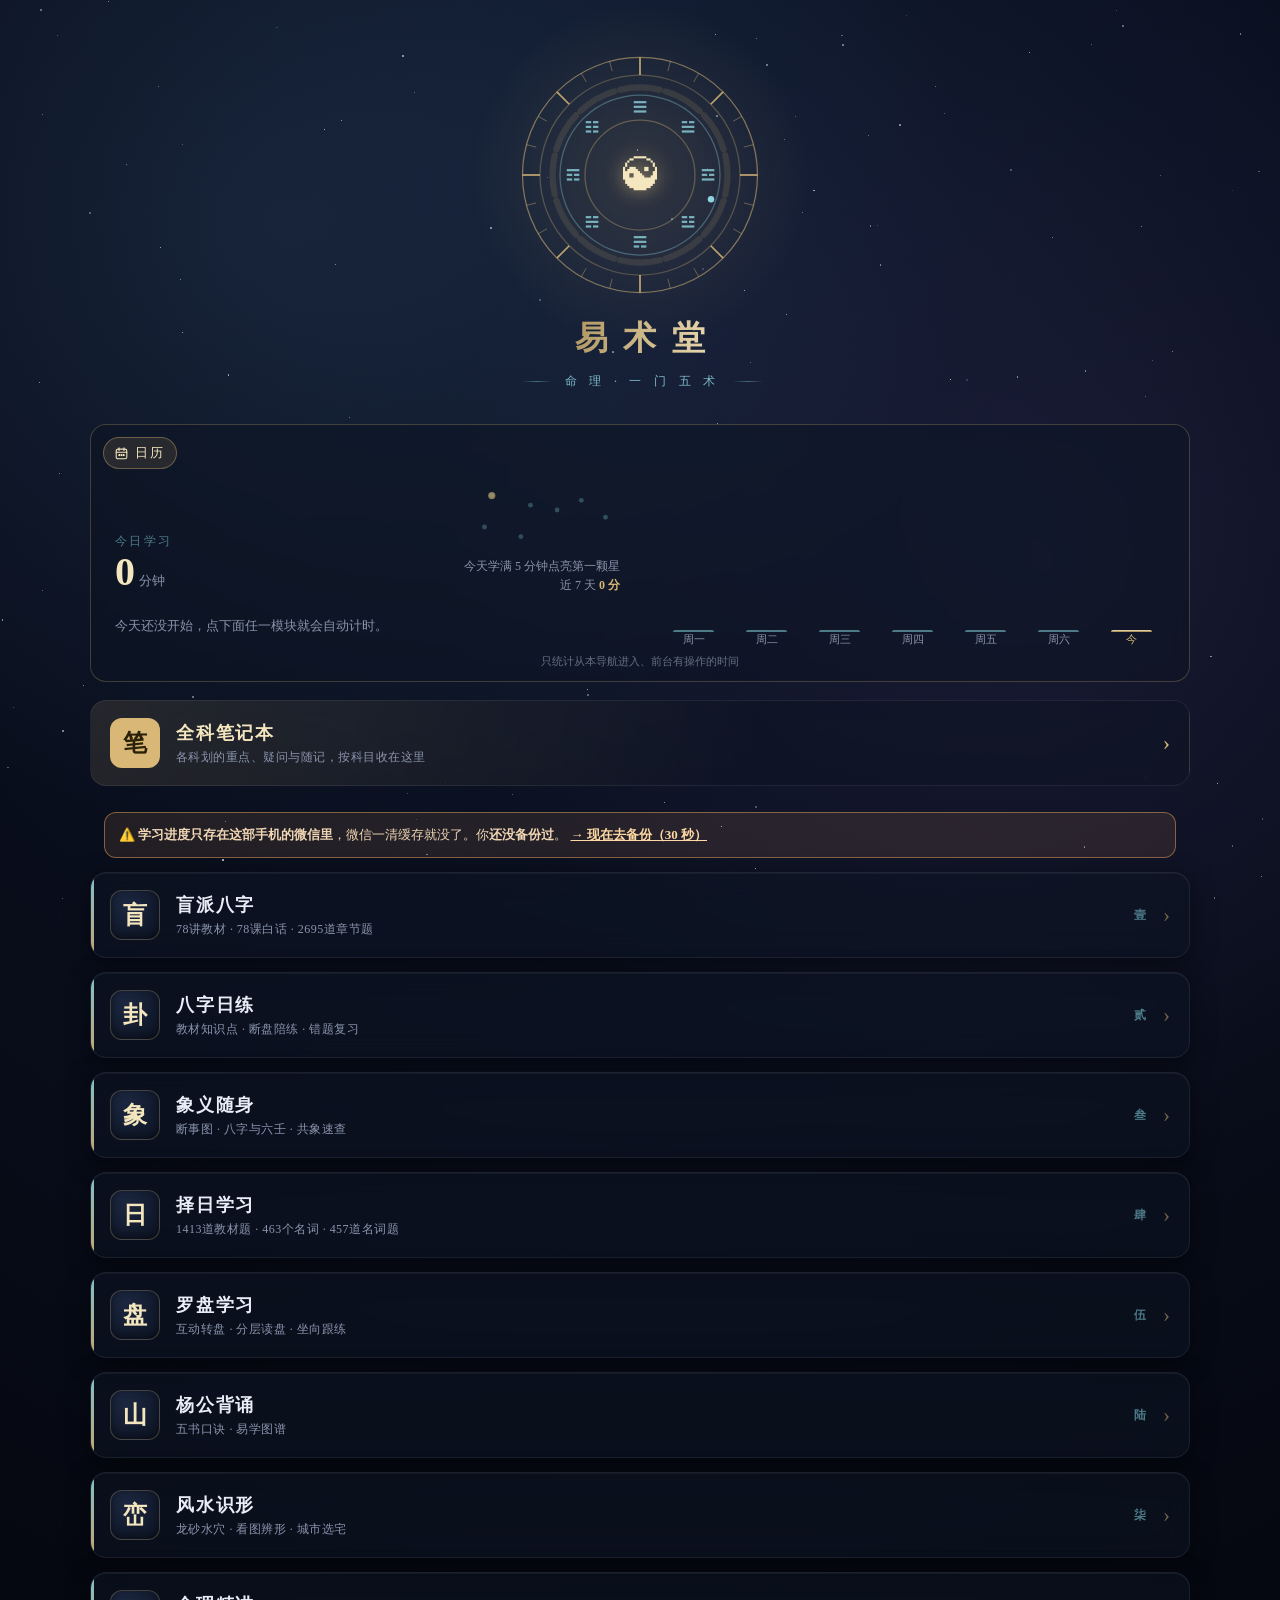
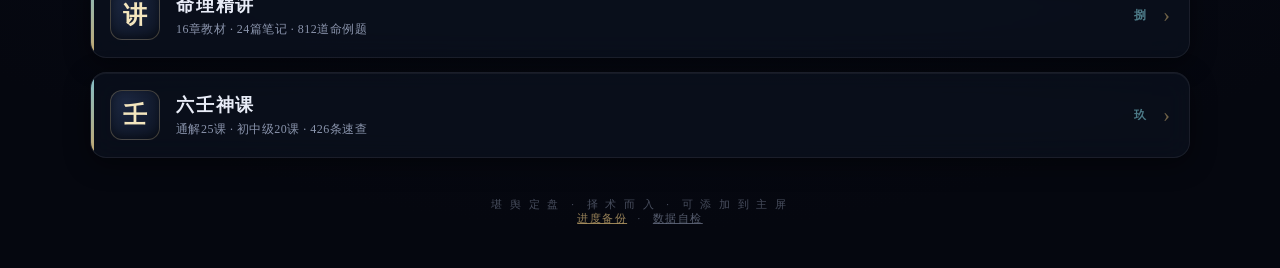
==== commit 0bb7f824: "看板：同步择日463词与457道名词题" ====
--- a/index.html
+++ b/index.html
@@ -295,7 +295,7 @@
       </a>
       <a class="card" data-app="zeri" href="view.html?app=zeri">
         <div class="ic">日</div>
-        <div class="txt"><div class="t-main">择日学习</div><div class="t-sub"><span class="summary-item">1413道教材题</span> · <span class="summary-item">452个名词</span> · <span class="summary-item">446道名词题</span></div>
+        <div class="txt"><div class="t-main">择日学习</div><div class="t-sub"><span class="summary-item">1413道教材题</span> · <span class="summary-item">463个名词</span> · <span class="summary-item">457道名词题</span></div>
           <div class="badge"></div></div>
         <span class="no">肆</span><span class="arrow">&#8250;</span>
       </a>
@@ -385,7 +385,7 @@
 })();
 
 /* SITE_COUNTS_START */
-window.YST_COUNTS={"mangpai":{"plain":78,"qna":11,"selftest":2695,"course":78,"rawCourse":85,"notes":19,"quiz":936,"quizChart":936,"quizChai":936},"jingjiang":{"course":16,"notes":24,"quiz":812,"quizChart":780,"quizChai":522},"lrcourse":{"lesson":25,"basicLesson":20,"planned":25,"pan":10,"basicPan":14,"cite":407,"ref":160,"basicRef":266,"ge":66,"extra":5,"xf":295,"bifa":100,"bifage":356,"jinsuo":94,"jinsuob":41,"quiz":189,"quizstar":81,"mufu":80,"tongjie":842},"zeri":{"questions":1413,"chapters":72,"terms":452,"termQuestions":446}};
+window.YST_COUNTS={"mangpai":{"plain":78,"qna":11,"selftest":2695,"course":78,"rawCourse":85,"notes":19,"quiz":936,"quizChart":936,"quizChai":936},"jingjiang":{"course":16,"notes":24,"quiz":812,"quizChart":780,"quizChai":522},"lrcourse":{"lesson":25,"basicLesson":20,"planned":25,"pan":10,"basicPan":14,"cite":407,"ref":160,"basicRef":266,"ge":66,"extra":5,"xf":295,"bifa":100,"bifage":356,"jinsuo":94,"jinsuob":41,"quiz":189,"quizstar":81,"mufu":80,"tongjie":842},"zeri":{"questions":1413,"chapters":72,"terms":463,"termQuestions":457}};
 /* SITE_COUNTS_END */
 
 // —— 学习看板 + 继续上次 + 按使用频率排序 ——
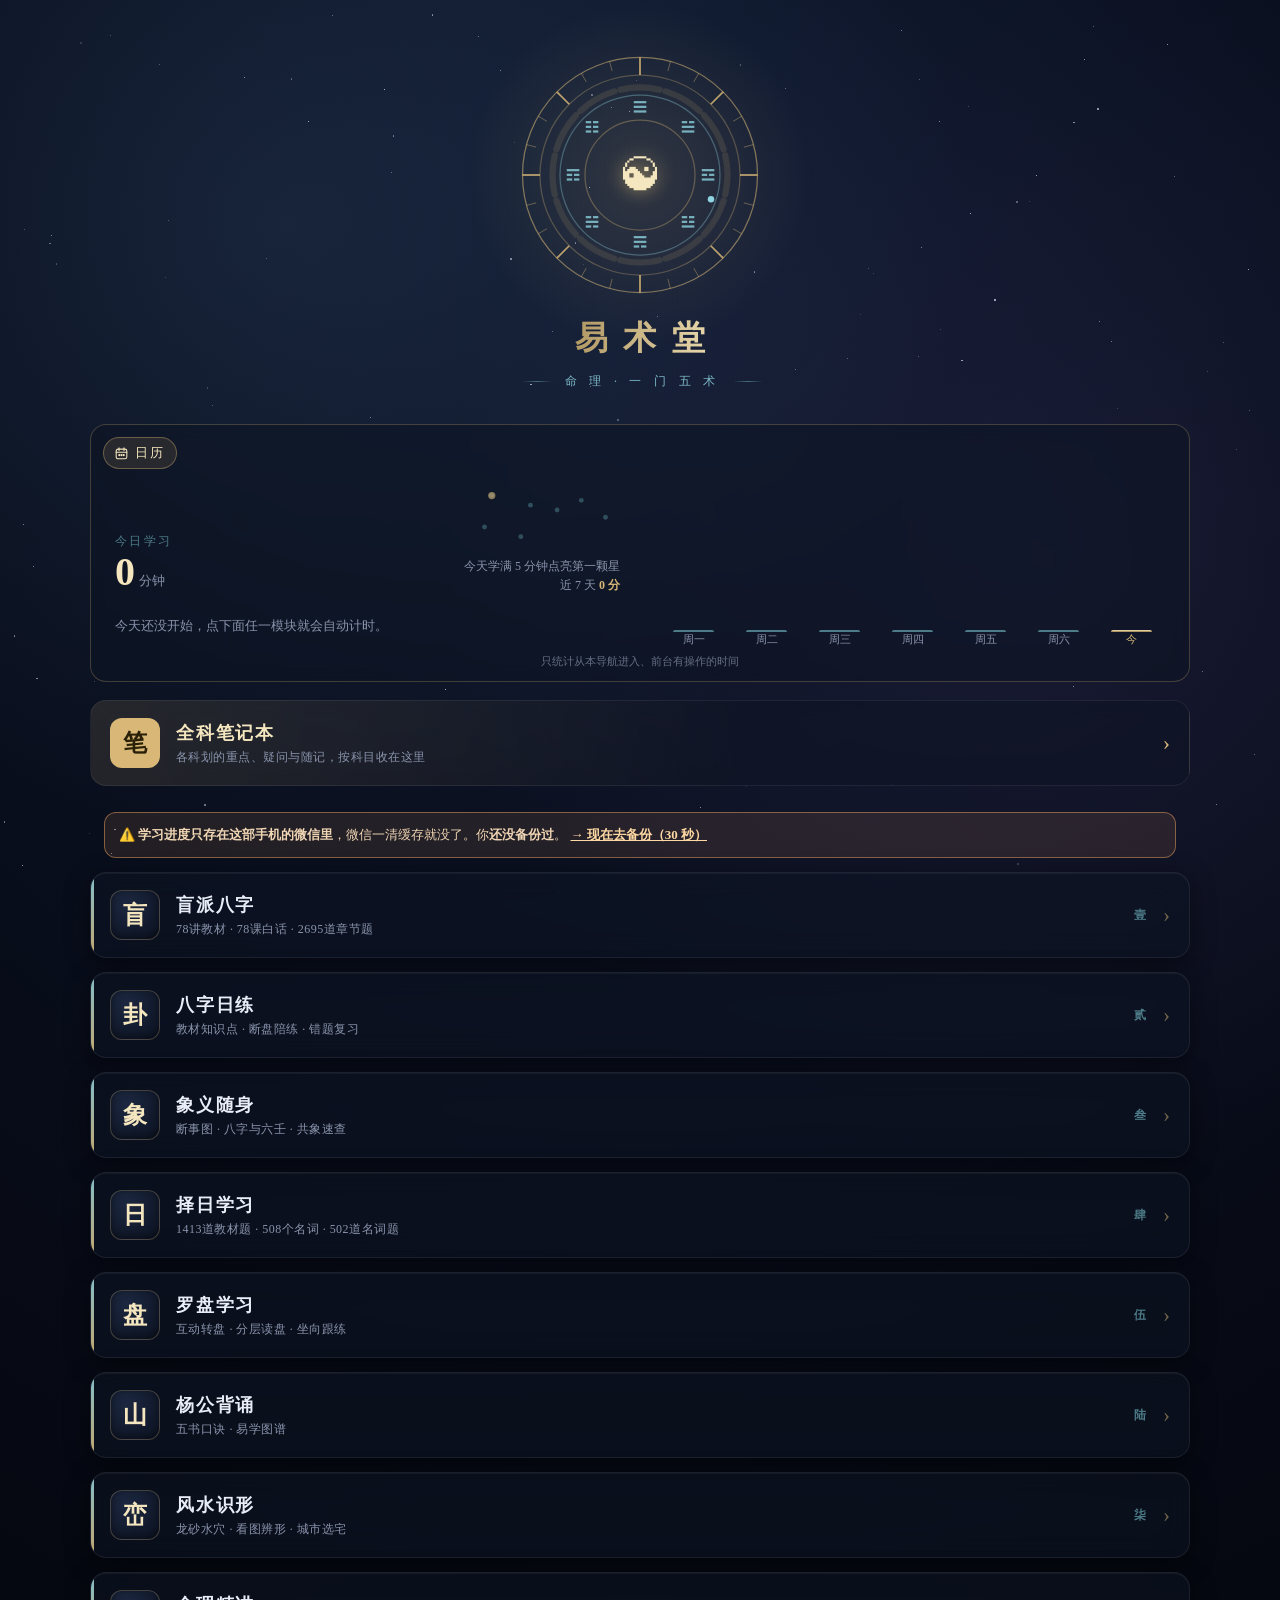
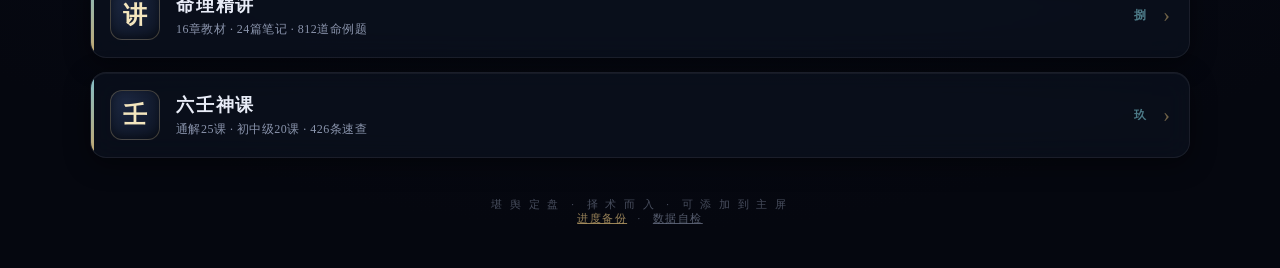
==== commit b55ef071: "看板：同步择日508词与502道名词题" ====
--- a/index.html
+++ b/index.html
@@ -295,7 +295,7 @@
       </a>
       <a class="card" data-app="zeri" href="view.html?app=zeri">
         <div class="ic">日</div>
-        <div class="txt"><div class="t-main">择日学习</div><div class="t-sub"><span class="summary-item">1413道教材题</span> · <span class="summary-item">463个名词</span> · <span class="summary-item">457道名词题</span></div>
+        <div class="txt"><div class="t-main">择日学习</div><div class="t-sub"><span class="summary-item">1413道教材题</span> · <span class="summary-item">508个名词</span> · <span class="summary-item">502道名词题</span></div>
           <div class="badge"></div></div>
         <span class="no">肆</span><span class="arrow">&#8250;</span>
       </a>
@@ -385,7 +385,7 @@
 })();
 
 /* SITE_COUNTS_START */
-window.YST_COUNTS={"mangpai":{"plain":78,"qna":11,"selftest":2695,"course":78,"rawCourse":85,"notes":19,"quiz":936,"quizChart":936,"quizChai":936},"jingjiang":{"course":16,"notes":24,"quiz":812,"quizChart":780,"quizChai":522},"lrcourse":{"lesson":25,"basicLesson":20,"planned":25,"pan":10,"basicPan":14,"cite":407,"ref":160,"basicRef":266,"ge":66,"extra":5,"xf":295,"bifa":100,"bifage":356,"jinsuo":94,"jinsuob":41,"quiz":189,"quizstar":81,"mufu":80,"tongjie":842},"zeri":{"questions":1413,"chapters":72,"terms":463,"termQuestions":457}};
+window.YST_COUNTS={"mangpai":{"plain":78,"qna":11,"selftest":2695,"course":78,"rawCourse":85,"notes":19,"quiz":936,"quizChart":936,"quizChai":936},"jingjiang":{"course":16,"notes":24,"quiz":812,"quizChart":780,"quizChai":522},"lrcourse":{"lesson":25,"basicLesson":20,"planned":25,"pan":10,"basicPan":14,"cite":407,"ref":160,"basicRef":266,"ge":66,"extra":5,"xf":295,"bifa":100,"bifage":356,"jinsuo":94,"jinsuob":41,"quiz":189,"quizstar":81,"mufu":80,"tongjie":842},"zeri":{"questions":1413,"chapters":72,"terms":508,"termQuestions":502}};
 /* SITE_COUNTS_END */
 
 // —— 学习看板 + 继续上次 + 按使用频率排序 ——
